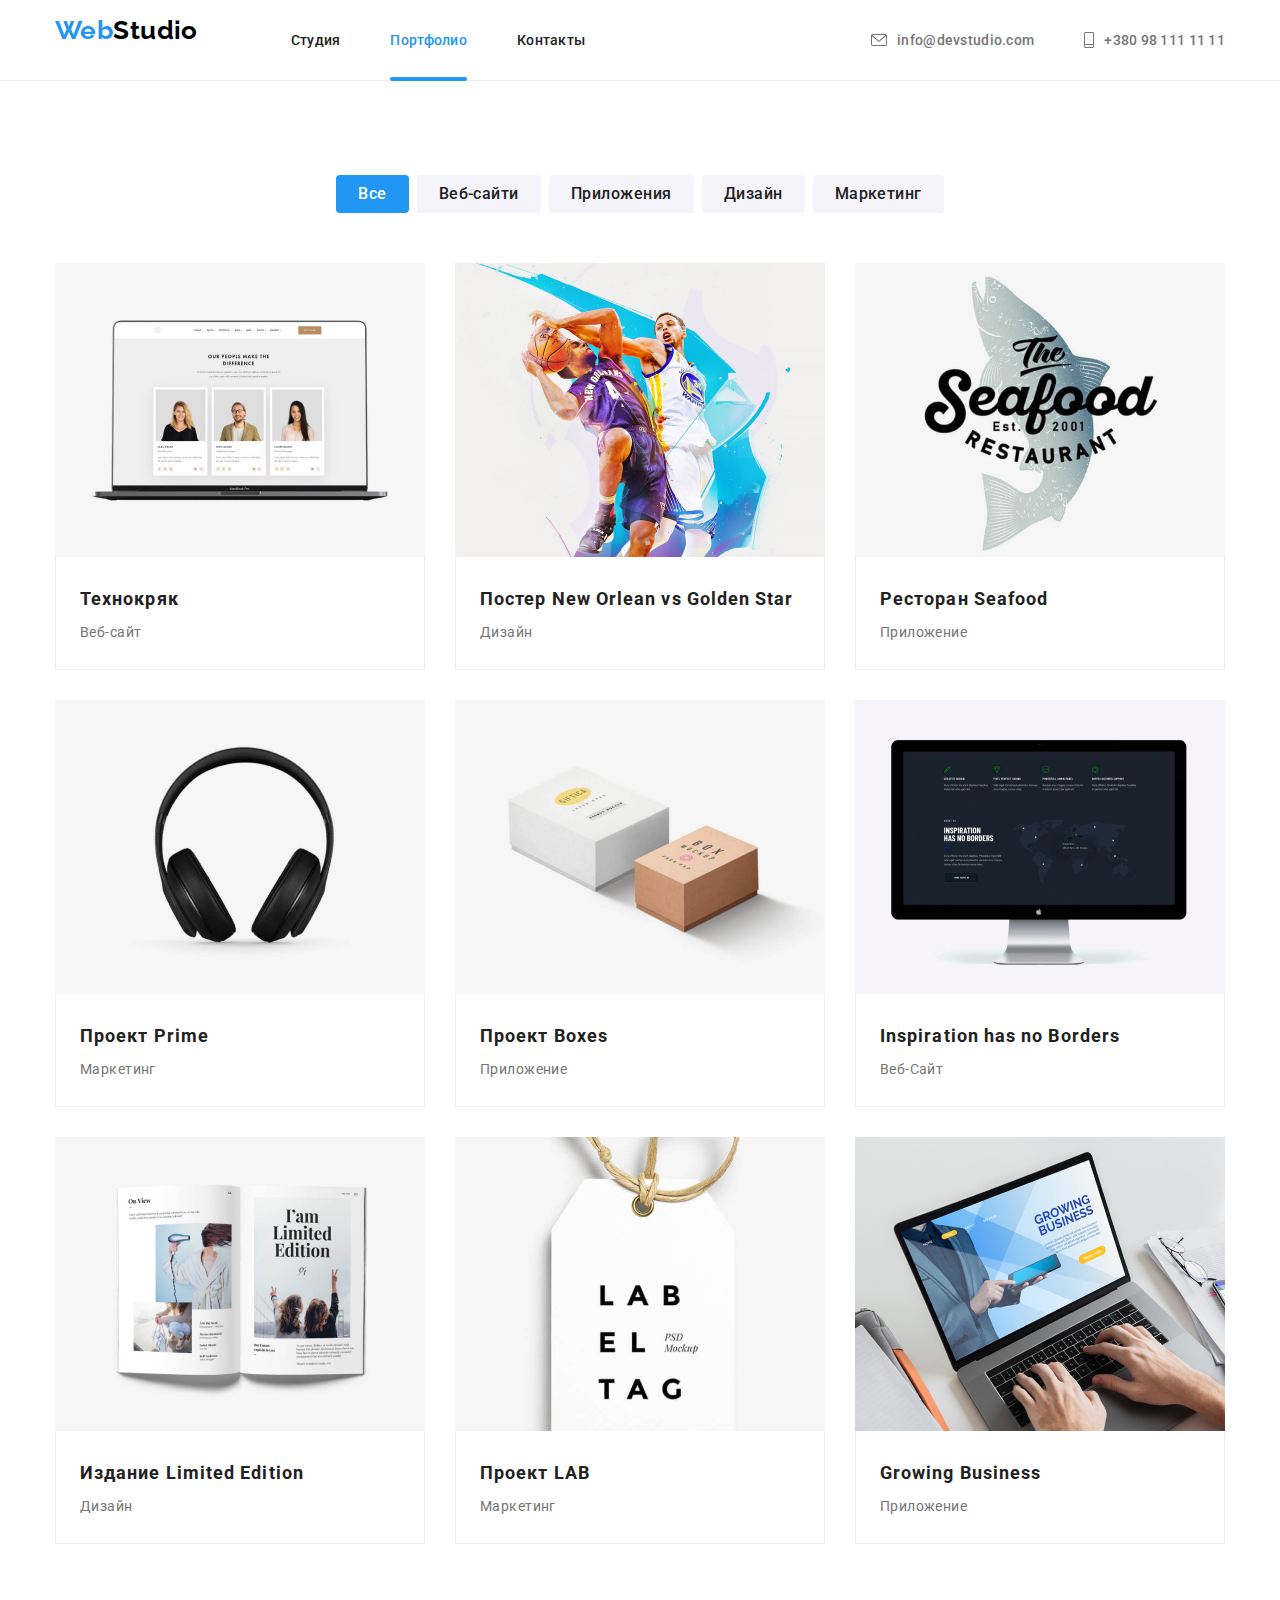
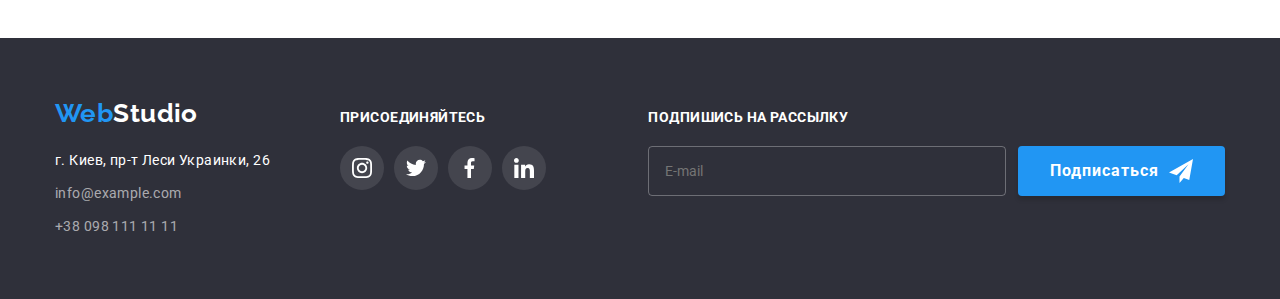
==== portfolio.html @ d6b7626d "commit" ====
<!DOCTYPE html>
<html lang="ru">

<head>
    <meta charset="UTF-8">
    <meta http-equiv="X-UA-Compatible" content="IE=edge">
    <meta name="viewport" content="width=device-width, initial-scale=1.0">
    <title>WebStudio</title>

    <link rel="preconnect" href="https://fonts.googleapis.com">
    <link rel="preconnect" href="https://fonts.gstatic.com" crossorigin>
    <link 
    href="https://fonts.googleapis.com/css2?family=Raleway:wght@700&family=Roboto:wght@400;500&display=swap"
        rel="stylesheet"
        />

<link rel="stylesheet" href="https://cdnjs.cloudflare.com/ajax/libs/modern-normalize/1.1.0/modern-normalize.min.css" />

      

    <link rel="stylesheet" href="./сss/styles.css"
    />
</head>

<body>
<header class="page-header">
    <div class="container page-header__container">
        <nav class="container__nav">

            <a href="./index.html" class="container__logo">Web<span class="container__accent">Studio</span></a>

      

            <ul class="navigation list">
                <li class="navigation__item"><a href="./index.html" class="navigation__link  link">Студия</a></li>
                <li class="navigation__item"><a href="./portfolio.html" class="navigation__link navigation__link--current link">Портфолио</a></li>
                <li class="navigation__item"><a href="" class="navigation__link link">Контакты</a></li>
            </ul>
        </nav>


        <ul class="contact list">


            <li class="contact__item">


                <a href="mailto:info@devstudio.com" class="contact-link link"><svg class="contact-icon" width="16"
                        height="12">
                        <use href="./images/sprite.svg#icon-envelope"></use>
                    </svg>info@devstudio.com</a>
            </li>





            <li class="contact__item"><a href="tel:+380961111111" class="contact-link link">
                    <svg class="contact-icon" width="10" height="16">
                        <use href="./images/sprite.svg#icon-phone"></use>
                    </svg>+380 98 111 11 11</a></li>
        </ul>
    </div>

</header>
        
       

   
  
    <main>
        <section class="portfolio-section section">
    
           

<div class="container">
    <h1 class="hide">Наши Проекты</h1>

    
    <ul class="list list-button">
    
        <li class="button-item"><button type="button" class="portfolio-button currently-active">Все</button></li>
        <li class="button-item"><button type="button" class="portfolio-button" >Веб-сайти</button></li>
        <li class="button-item"><button type="button" class="portfolio-button">Приложения</button></li>
        <li class="button-item"><button type="button" class="portfolio-button">Дизайн</button></li>
        <li class="button-item"><button type="button" class="portfolio-button">Маркетинг</button></li>
     </ul>
   
   

 
    <ul class="list card-set ">
    
        <li  class="wrap-element card-item">
      <a class="link wrap-link" href="">
          
        <div class="hidden-box">
        <img src="./images/imgproject1.jpg" alt="Технокряк" width="370">
        <p class="overlay-text">Ресурс предлагает комплексные предложения с разным уровнем функционала и сервисов. Все это
            позволит посетителю получить
            исчерпывающие сведения о компании или частном лице.</p>
</div>
        
    <div class="portfolio-description">
        <h2 class="portfolio-title">Технокряк</h2>
        <p class="portfolio-text">Веб-сайт</p>
    </div></a>
        </li>




        <li class="wrap-element card-item">
          
<a class="link wrap-link" href="">
    <div class="hidden-box">
    <img src="./images/imgproject2.jpg" alt="Постер" width="370">
  
    <p class="overlay-text">Ресурс предлагает комплексные предложения с разным уровнем функционала и сервисов. Все это позволит посетителю получить
    исчерпывающие сведения о компании или частном лице.</p>
    </div>
<div class="portfolio-description">
    <h2 class="portfolio-title">Постер New Orlean vs Golden Star</h2>
    <p class="portfolio-text">Дизайн</p>
</div>
</a>
        </li>




        <li class="wrap-element card-item">
        
           <a class="link wrap-link" href="">

               <div class="hidden-box">
            <img src="./images/imgproject3.png" alt="Ресторан морепродуктов" width="370">
                <p class="overlay-text">Ресурс предлагает комплексные предложения с разным уровнем функционала и сервисов. Все это
                    позволит посетителю получить
                    исчерпывающие сведения о компании или частном лице.</p>
                    </div>


        <div class="portfolio-description">
            <h2 class="portfolio-title">Ресторан Seafood</h2>
            <p class="portfolio-text">Приложение</p>
        </div>
    </a>
        </li>



        <li class="wrap-element card-item">
              <a class="link wrap-link" href="">


<div class="hidden-box">
            <img src="./images/imgproject4.png" alt="Проект прайм" width="370">
                <p class="overlay-text">Ресурс предлагает комплексные предложения с разным уровнем функционала и сервисов. Все это
                    позволит посетителю получить
                    исчерпывающие сведения о компании или частном лице.</p>
</div>


            <div class="portfolio-description">
            <h2 class="portfolio-title">Проект Prime</h2>
            <p class="portfolio-text">Маркетинг</p>
            </div>
            </a>
        </li>


        <li class="wrap-element card-item">
              <a class="link wrap-link" href="">
                  <div class="hidden-box">
            <img src="./images/imgproject5.png" alt="Проект Боксы" width="370">
    <p class="overlay-text">Ресурс предлагает комплексные предложения с разным уровнем функционала и сервисов. Все это
        позволит посетителю получить
        исчерпывающие сведения о компании или частном лице.</p>

    </div>
            <div class="portfolio-description">
            <h2 class="portfolio-title">Проект Boxes</h2>
            <p class="portfolio-text">Приложение</p>
            </div>
            </a>
        </li>


        <li class="wrap-element card-item">
              <a class="link wrap-link" href="">

                 <div class="hidden-box">
            <img src="./images/imgproject6.png" alt="Воображение без границ" width="370">
    <p class="overlay-text">Ресурс предлагает комплексные предложения с разным уровнем функционала и сервисов. Все это
        позволит посетителю получить
        исчерпывающие сведения о компании или частном лице.</p>
</div>


            <div class="portfolio-description">
            <h2 class="portfolio-title">Inspiration has no Borders</h2>
            <p class="portfolio-text">Веб-Сайт</p>
            </div>
            </a>
        </li>



        <li class="wrap-element card-item">
              <a class="link wrap-link" href="">

                <div class="hidden-box">
            <img src="./images/imgproject7.png" alt="Издание лимитированной версии" width="370">
                <p class="overlay-text">Ресурс предлагает комплексные предложения с разным уровнем функционала и сервисов. Все это
                    позволит посетителю получить
                    исчерпывающие сведения о компании или частном лице.</p>
            </div>
            <div class="portfolio-description">
            <h2 class="portfolio-title">Издание Limited Edition</h2>
            <p class="portfolio-text">Дизайн</p>
        </div>
        </a>
        </li>



        <li class="wrap-element card-item">
              <a class="link wrap-link" href="">
                  <div class="hidden-box">
            <img src="./images/imgproject8.png" alt="Проект лаб" width="370">
            <p class="overlay-text">Ресурс предлагает комплексные предложения с разным уровнем функционала и сервисов. Все это
                позволит посетителю получить
                исчерпывающие сведения о компании или частном лице.</p>
            </div>
            <div class="portfolio-description">
           <h2 class="portfolio-title">Проект LAB</h2>
            <p class="portfolio-text">Маркетинг</p>
            </div>
                </a>
        </li>

        <li class="wrap-element card-item">
              <a class="link wrap-link" href="">
                  <div class="hidden-box">
            <img src="./images/imgproject9.png" alt="Развивающийся бизнес" width="370">
                <p class="overlay-text">Ресурс предлагает комплексные предложения с разным уровнем функционала и сервисов. Все это
                    позволит посетителю получить
                    исчерпывающие сведения о компании или частном лице.</p>
            </div>
        <div class="portfolio-description">
       <h2 class="portfolio-title">Growing Business</h2>
       <p class="portfolio-text">Приложение</p>
    </div>
    </a>
        </li>
    </ul>
</div>
    </section>
    </main>



    <footer class="footer">
    
        <div class="container footer-container">
    
    
    
    
            <div class="footer-item">
                <a href="" class="container__logo">Web<span class="container__accent--footer">Studio</span></a>
                <address>
                    <ul class="footer-contact list">
    
                        <li class="footer-contact-item"><a href="https://goo.gl/maps/GeF5nWyXuvvMnV2t5" target="_blank"
                                rel="noreferrer noopener nofollow" class="adress-link link">г. Киев, пр-т Леси
                                Украинки, 26</a></li>
                        <li class="footer-contact-item"><a href="mailto:info@example.com"
                                class="adress-link link">info@example.com</a></li>
                        <li class="footer-contact-item"><a href="tel:+380981111111" class="adress-link link">+38 098 111 11
                                11</a></li>
    
    
                    </ul>
                </address>
            </div>
    
    
            <div class="footer-item">
                <h2 class="footer-title">Присоединяйтесь</h2>
    
                <ul class="cosial-media list">
                    <li class="social-media2">
                        <a href="https://www.instagram.com/" class="link-instagram">
                            <svg width="20" height="20" class="svg-instagram">
                                <use href="./images/icons.svg#icon-instagram-first"> </use>
                            </svg>
                        </a>
                    </li>
    
                    <li class="social-media2">
                        <a href="https://twitter.com/?lang=ru" class="link-twitter">
                            <svg width="20" height="20" class="svg-twitter">
                                <use href="./images/icons.svg#icon-twitter-first"> </use>
                            </svg>
                        </a>
                    </li>
    
    
                    <li class="social-media2">
                        <a href="https://www.facebook.com/" class="link-facebook">
                            <svg width="20" height="20" class="svg-facebook">
                                <use href="./images/icons.svg#icon-facebook-first"> </use>
                            </svg>
                        </a>
                    </li>
    
    
                    <li class="social-media2">
                        <a href="https://ru.linkedin.com/" class="link-linkedin">
                            <svg width="20" height="20" class="svg-linkedin">
                                <use href="./images/icons.svg#icon-linkedin-first"> </use>
                            </svg>
                        </a>
                    </li>
    
                </ul>
    
    
    
    
    
            </div>
    
            <div class="footer-item">
    
                <form class="form-footer">
    
                    <label class="footer-label"> <span class="footer-title">Подпишись на рассылку</span>
                        <input class="footer-input" type="text" name="footer-email" id="email" placeholder="E-mail">
                    </label>
                    <button class="button" type="submit">Подписаться
                        <svg class="svg-footer" width="24px" height="24px">
                            <use href="./images/icons.svg#icon-telegram"></use>
                        </svg>
                    </button>
                </form>
            </div>
    
        </div>
    </footer>




</body>

</html>
---- сss/styles.css ----
:root {
 
    --primary-text-color: #FFFFFF;
 --title-text-color: #212121;
 --accent-color: #2196F3;
 --small-text-color: #757575;
--background-color: #2F303A;
--timing-duraction: 1000ms;
--timing-function: cubic-bezier(0.4, 0, 0.2, 1);



}

body{
    color: var(--title-text-color);
    background-color: var(--primary-text-color);

    font-family: Roboto, sans-serif;
    letter-spacing: 0.03em;
    font-size: 14px;
    line-height: 1.71;

}

.visually-hiden {
  
    position: absolute !important;
    clip: rect(1px 1px 1px 1px);
    padding: 0 !important;
    border: 0 !important;
    height: 1px !important;
    width: 1px !important;
    overflow: hidden;
}

.no-scroll {
    overflow: hidden;
}

address {
font-style: inherit;
}


img {
    display: block;
    max-width: 100%;
    height: auto;
}

.list {
    padding: 0;
        margin: 0;

    list-style: none;

}

p, h1,h2,h3 {
    margin: 0;
}

.section-title {
    margin-top: 0px;
margin-bottom: 50px;

    font-size: 36px;
    line-height: 1.17;
    text-align: center;
 
}

.section {

    padding-top: 94px;
    padding-bottom: 94px;

}

.link {
    text-decoration: none;

}

.card-set {
    display: flex;
    flex-wrap:wrap;
    margin-left: -30px;
    margin-top: -30px;
}

.card-item {
    margin-left: 30px;
    margin-top: 30px;
}


.container__logo {
   color: var(--accent-color);
    font-family: Raleway, sans-serif;
        font-weight: 700;
        font-size: 26px;
        line-height: 1.19;
        text-decoration: none;

    
}

.page-header .container__logo {
    margin-right: 93px;
}




.container__logo {
    display: inline-block;
    margin-bottom: 20px;
}




.container {
margin-left: auto;
    margin-right: auto;
    width: 1200px;
    padding-right: 15px;
    padding-left: 15px;
    

}

.page-header__container {
    display: flex;
   align-items: center;
}









.container__accent{
  color: #000000;  
}

.container__accent--footer {
    color: #FFFFFF;
}

.page-header {
    background-color: var(--primary-text-color);
    border-bottom: 1px solid #ECECEC;
}

.navigation__link--current {
    color: var(--accent-color);
}


.navigation__link,
.contact-link {

    position: relative;
color: var(--title-text-color);

font-weight: 500;
     
        line-height: 1.15;
        letter-spacing: 0.02em;
        display: flex;
        align-items: center;
 

        padding-top: 32px;
        padding-bottom: 32px;

        transition-property: color;
        transition-timing-function: cubic-bezier(0.4, 0, 0.2, 1);
            transition-duration: 1000ms;
}



.navigation__link.navigation__link--current::after {
    position: absolute;
    bottom: 0;
    left: 0;
    width: 100%;
    content: "";
    height: 4px;
    background-color: #2196F3;
    border-radius: 2px;
    bottom: -1px;
}









/* контакт-нав */
.contact-link
{

    color: var(--small-text-color);
    
        
}

.navigation__link:hover,
.navigation__link:focus,
.contact-link:hover,
.contact-link:focus,
.footer .contact-link:hover,
.footer .contact-link:focus,
.navigation__link--current {
color: var(--accent-color);


}

.footer {
 
    padding-top: 60px;
    padding-bottom: 60px;
  
}
/* снизу вроде убрать */




.section-third {
    color: var(--title-text-color);
background-color: #F5F4FA;



}




.hero {
    background-color: var(--background-color);
    padding: 200px 0;
    text-align: center;
background-image: linear-gradient(rgba(47, 48, 58, 0.4), rgba(47, 48, 58, 0.4)),url(../images/bcgimg1.jpg);
background-position: center;
max-width: 1600px;
margin: auto;


}

.hero-title {

    margin-top: 0;
    margin-bottom: 30px;
  
font-weight: 900;
        font-size: 44px;
        line-height: 1.36;
        margin: auto;
        margin-bottom: 30px;

        max-width: 696px;
        text-transform: uppercase;
        letter-spacing: 0.06em;
    color: var(--primary-text-color);


 
}
 


/* features */
.feature-title {
 
    margin-top: 0px;
margin-bottom: 10px;

    font-size: 14px;
    line-height: 1.14;
    text-transform: uppercase;

}
.feature-text {
    color: var(--small-text-color);

 


}

/* кнопка */
.button {
    display: flex;
    align-items: center;
    justify-content: center;
        font-weight: 700;
            font-size: 16px;
            line-height: 30px;
color: var(--primary-text-color);
    background-color: var(--accent-color);

    border-radius: 4px;
    padding: 10px 32px;
letter-spacing: 0.06em;
    cursor: pointer;
   
 border:none;
box-shadow: 0px 4px 4px rgba(0, 0, 0, 0.15);
min-width: 200px;
margin-left: auto;
margin-right: auto;

transition-property: background-color;
transition-duration: var(--timing-duraction);
transition-timing-function: var(--timing-function);


}


.button:hover, .button:focus {
    background-color: #188CE8;
}




.portfolio-button {

    color: var(--title-text-color);
        background-color: #F5F4FA;
        font-family: 'Roboto';
        font-style: normal;
        font-weight: 500;
        font-size: 16px;
        line-height: 1.62;
        text-align: center;
        letter-spacing: 0.03em;
        border-radius: 4px;

        padding: 6px 22px;
      cursor: pointer;
      border:none;
transition-property: color, box-shadow, background-color;
    transition-timing-function: cubic-bezier(0.4, 0, 0.2, 1);
        transition-duration: 1000ms;


}



 

.button-item {
    margin-right: 8px;
}

.button-item:last-child {
    margin-right: 0;
}






.portfolio-button:hover{
        color: var(--primary-text-color);
            background-color: var(--accent-color);
            box-shadow: 0px 1px 3px rgba(0, 0, 0, 0.12), 0px 1px 1px rgba(0, 0, 0, 0.14), 0px 2px 1px rgba(0, 0, 0, 0.2);
}
.portfolio-button:focus{
        color: var(--primary-text-color);
            background-color: var(--accent-color);
            box-shadow: 0px 1px 3px rgba(0, 0, 0, 0.12), 0px 1px 1px rgba(0, 0, 0, 0.14), 0px 2px 1px rgba(0, 0, 0, 0.2);
}

.portfolio-title {
 color: var(--title-text-color);
font-size: 18px;
    line-height: 2;
    letter-spacing: 0.06em;
margin-top: 0px;

margin-bottom: 4px;


}
.portfolio-text {
    color: var(--small-text-color);
    margin-top: 0px;
    
   
}

.workers-names
{
font-size: 16px;
font-weight: 500;

    line-height: 1.18;
    text-align: center;

    margin-top: 0px;
    margin-bottom: 10;

}

.workers-text {
 color: var(--small-text-color);
        font-size: 16px;
        line-height: 1.18;  
        text-align: center;

        margin-top: 0px;
        margin-bottom: 16px;
}

.footer {
    background-color: var(--background-color);
  
}

.footer-nav-adress {
    color: var(--primary-text-color);
    font-style: normal;
}



.currently-active {
    color: var(--primary-text-color);
        background-color: var(--accent-color)
}

.footer .logo .accent {
    color: var(--primary-text-color);
}


.footer .contact-link {
    color: rgba(255, 255, 255, 0.6);
    font-weight: 400;
    font-style: normal;

  
}




.picture-list {
 width: calc(100% / 3 - 30px);
 position: relative;
}


.new-text {
        position: absolute;
            width: 370px;
            height: 70px;
            right: 0px;
            bottom: 0px;
            background-color: rgba(48, 48, 58, 0.8);
            display: flex;
            justify-content: center;
            align-items: center;
            font-weight: 700;
            color: #FFFFFF;
            line-height: 1.14;
        text-transform: uppercase;
}







.adress-link {
    color: rgba(255, 255, 255, 0.6);
    transition-property: color;
            transition-timing-function: cubic-bezier(0.4, 0, 0.2, 1);
                transition-duration: 1000ms;
}

.adress-link[target="_blank"] {color: #FFFFFF;}

.adress-link:hover, 
.adress-link:focus {
    color: #2196F3;
    
}


.navigation {
    display: flex;

 
}

.navigation__item {

    margin-right: 50px;
}

.navigation__item:last-child {
    margin-right: 0;
}

.contact {
    display: flex;
    margin-left: auto;
}


   




.contact__item {
    margin-right: 50px;
}

.contact__item:last-child {
    margin-right: 0px;
}


.hide {
    position: absolute;
        width: 1px;
        height: 1px;
        margin: -1px;
        border: 0;
        padding: 0;
    
        white-space: nowrap;
        clip-path: inset(100%);
        clip: rect(0 0 0 0);
        overflow: hidden;
}

.container__nav {
    display: flex;
    align-items: center;
}





.feature-list .item {
    width: calc(100% / 4 - 30px);
 
}







.section-second {
padding-top: 0px;
   
}



.wrap-element {

width: calc(100% / 3 - 30px);

}







.workers-item {
 width: calc(100% / 4 - 30px);
    background-color: #FFFFFF;
box-shadow: 0px 1px 3px rgba(0, 0, 0, 0.12), 0px 1px 1px rgba(0, 0, 0, 0.14), 0px 2px 1px rgba(0, 0, 0, 0.2);




border-bottom-left-radius: 4px;
border-bottom-right-radius: 4px;

}








.list-button {
    display: flex;
    justify-content: center;

    margin-bottom: 50px;
}

.portfolio-description {
    padding: 24px 24px;
        border-bottom: 1px solid #EEEEEE;
            border-right: 1px solid #EEEEEE;
            border-left: 1px solid #EEEEEE;
}

.portfolio-section {

}



.profession-employee {
    padding-top: 30px;
    padding-bottom: 30px;
    padding-left: 15px;
    padding-right: 15px;
}

.footer-contact-item:not(:last-child) {
    margin-bottom: 9px;
}



.contact-icon {
    margin-right: 10px;
    fill: #757575;
    transition-property: fill;
    transition-timing-function: cubic-bezier(0.4, 0, 0.2, 1);
        transition-duration: 1000ms;
   
   
}



.contact-link:hover .contact-icon,
.contact-link:focus .contact-icon {
    fill: #2196F3;


}




.icon-antenna,
.icon-clock,
.icon-computer,
.icon-astronaut

{
    border-radius: 4px;
    display: flex;
    background-color: #F5F4FA;
align-items: center;
justify-content: center;

height: 120px;
margin-bottom: 30px;
}


.cosial-media {

        display: flex;
        justify-content: center;
            align-items: center;
  
    }








.svg-instagram,
.svg-twitter,
.svg-facebook,
.svg-linkedin
{
    fill: #AFB1B8;
    transition-property: fill;
    transition-timing-function: cubic-bezier(0.4, 0, 0.2, 1);
        transition-duration: 1000ms;

}

.footer .svg-instagram,
.footer .svg-twitter,
.footer .svg-facebook,
.footer .svg-linkedin {
    fill: #FFFFFF;
}

.client-item {
 width: calc(100% / 6 - 30px);
}



.link-brands {
    justify-content: center;
        align-items: center;
    display: flex;

   width: 100%;
    height: 92px;
    border-radius: 4px;
    border: 1px solid #afb1b8;
  

transition-property: border;

    transition-timing-function: cubic-bezier(0.4, 0, 0.2, 1);
        transition-duration: 1000ms;
       
}




.footer-title {
  display: block;
    text-transform: uppercase;
    color: #FFFFFF;
    font-size: 14px;
    line-height: 1.14;
    margin-bottom: 20px;
    margin-top: 0px;
    font-weight: 700;
}

   .footer-container {
 align-items: baseline;
    
    display: flex;
   }

.wrap-link {
    display: flex;
    flex-direction: column;
}


.wrap-link:hover, .wrap-link:focus {
    box-shadow: 0px 1px 3px rgba(0, 0, 0, 0.12), 0px 1px 1px rgba(0, 0, 0, 0.14), 0px 2px 1px rgba(0, 0, 0, 0.2);
}

.social-media {
    display: flex;
        justify-content: center;

}



.social-media2:not(:last-child) {
    margin-right: 10px;
}

.link-instagram,
.link-twitter,
.link-facebook,
.link-linkedin {
    display: flex;
    justify-content: center;
    align-items: center;
    width: 44px;
    height: 44px;
    border-radius: 50%;
    background-color: rgba(255, 255, 255, 0.1);

transition-property: background-color;
transition-timing-function: cubic-bezier(0.4, 0, 0.2, 1);
    transition-duration: 1000ms;
}


.link-instagram:hover,
.link-instagram:focus,
.link-twitter:hover,
.link-twitter:focus,
.link-facebook:hover,
.link-facebook:focus,
.link-linkedin:hover,
.link-linkedin:focus {
    background-color: #2196F3;

      


}

.link-instagram:hover .svg-instagram,
.link-twitter:hover .svg-twitter,
.link-facebook:hover .svg-facebook,
.link-linkedin:hover .svg-linkedin,
.link-instagram:focus .svg-instagram,
.link-twitter:focus .svg-twitter,
.link-facebook:focus .svg-facebook,
.link-linkedin:focus .svg-linkedin {
    fill: #ffffff;
}


.link-brands:hover .brands,
.link-brands:focus .brands {

fill: #2196F3
        
}

.link-brands:hover,
.link-brands:focus {

border: 1px solid #2196f3;

}


.brands {
    fill: #AFB1B8;
    transition-property: fill;
transition-timing-function: cubic-bezier(0.4, 0, 0.2, 1);
    transition-duration: 1000ms;
   
}

.instagram2,
.twitter2,
.linkedin2,
.facebook2 {
fill: #FFFFFF;
}

.footer-item:not(:last-child){
    margin-right: 70px;
}

.footer-item:last-child {
    margin-left: auto;
}

.hidden-box {
 
    position: relative;
    overflow: hidden;

}



.overlay-text {
        height: 100%;
            width: 100%;
position: absolute;
    color: #ffffff;
    top: 0;


    transform: translateY(200%);
   
padding-left: 24px;
padding-right: 24px;
padding-top: 63px;
padding-bottom: 63px;
    font-size: 18px;
    line-height: 1.55;
    overflow: hidden;

    transition-property: background-color, transform, opacity;
    transition-duration: 1000ms;
        transition-timing-function: cubic-bezier(0.4, 0, 0.2, 1);
}







.wrap-element:hover .overlay-text,
.wrap-element:focus .overlay-text {

    background-color: rgba(33, 150, 243, 0.9);
    transform: translateY(0);
opacity: 1;
  
   

}

.backdrop {
    position: fixed;
    top: 0;
    left: 0;
    width: 100vw;
    height: 100vh;
    background-color: rgba(0, 0, 0, 0.2);


opacity: 1;
visibility: visible;
pointer-events: initial;

transition-property: opacity, visibility;
transition-duration: 1000ms;
transition-timing-function: cubic-bezier(0.4, 0, 0.2, 1);
transition-duration: 0s;
z-index: 1;
}

.backdrop.is-hidden {
    opacity: 0;
    visibility: hidden;
    pointer-events: none;
}



.modal {
    max-width: 528px;
    width: 100%;
    min-height: 581px;
    background-color: #FFFFFF;
    position: absolute;
    top: 50%;
    left:50%;
    transform: translate(-50%, -50%);
   
    border-radius: 4px;
    box-shadow: 0px 1px 3px rgba(0, 0, 0, 0.12), 0px 1px 1px rgba(0, 0, 0, 0.14), 0px 2px 1px rgba(0, 0, 0, 0.2);
 padding: 40px;

transition-property: transform;
transition-duration: 1000ms;
transition-timing-function: cubic-bezier(0.4, 0, 0.2, 1);

}

.backdrop.is-hidden .modal {
    transform: translate(-50%, -50%) scale(0) rotate(120deg);
}

.modal-close-button {
    border: none;
    background-color: transparent;
    display: flex;
    align-items: center;
    justify-content: center;

    cursor: pointer;

    height: 30px;
    width: 30px;
border: 1px solid rgba(0, 0, 0, 0.1);
border-radius: 50%;
position: absolute;

top: 8px;
right: 8px;

}

.modal-close-icon {
    fill: #000000;


width: 11px;
height: 11px;

transition-property: fill;
transition-duration: var(--timing-duraction);
transition-timing-function: var(--timing-function);
}

.modal-close-button:hover .modal-close-icon{
  fill:  #2196F3;



}


.form-text {
  
margin-bottom: 12px;
font-size: 20px;
line-height: 1.15;
font-weight: 700;
}





.form-field {
    display: flex;
    flex-direction: column;
position: relative;
}

.form-field:not(:last-of-type) {
    margin-bottom: 10px;
}


.form-field:last-of-type {
    margin-bottom: 20px;
}

.text-label {
    
    color: #757575;
 font-size: 12px;
line-height: 1.16;
    letter-spacing: 0.01em;
    margin-bottom: 4px;

}

.modal-input {
    padding-top: 12px;
        padding-bottom: 12px;
        padding-left: 42px;
        outline: none;
   
    border: 1px solid rgba(33, 33, 33, 0.2);
        border-radius: 4px;

        transition-property: border;
        transition-duration: 1000ms;
        transition-timing-function: var(--timing-function);
    
}









.text-area {
    border: 1px solid rgba(33, 33, 33, 0.2);
        border-radius: 4px;
        padding-top: 12px;
        padding-bottom: 12px;
      padding-left: 16px;
        padding-right: 16px;
        outline: 0;
    resize: none;

            transition-property: border;
                transition-duration: 1000ms;
                transition-timing-function: var(--timing-function);
    
}

.text-area::placeholder {
    color: rgba(117, 117, 117, 0.5);
}


.svg-modal-icon {
    position:absolute;
    top: 50%;
    left: 15px;
    margin-right: 15px;

            transition-property: fill;
                transition-duration: 1000ms;
                transition-timing-function: var(--timing-function);
}

.modal-input:focus,
.modal-input:hover,
.text-area:focus,
.text-area:hover {

    border: 1px solid #2196f3;
}

.modal-input:focus+.svg-modal-icon,
.modal-input:hover+.svg-modal-icon {
    fill: #2196f3;
}


.offers {
    border-bottom: 1px solid #2196F3;
    color: #2196F3;

}








.modal-agreement {
    margin-bottom: 40px;
    display: flex;
    align-items: center;
    justify-content: center;
}





.modal-checkbox {
    display: flex;
    align-items: center;
    justify-content: center;
width: 16px;
    height: 15px;
    border: 2px solid #212121;
     
        border-radius: 2px;
        color: transparent;
  margin-right: 7px;
  cursor: pointer;
}


.checkbox:checked + .modal-checkbox {
    border-color: #2196F3;
background-color: #2196F3;
color: #FFFFFF;
}


.checkbox:hover +.modal-checkbox, .checkbox:focus + .modal-checkbox {

 
    border: 2px solid #2196F3;
}

.modal-checkbox-icon {
    fill: currentColor;
}







.footer-input {
    padding-top: 15px;
    padding-bottom: 15px;
    padding-left: 16px;
    border: 1px solid rgba(255, 255, 255, 0.3);
  
  width: 358px;
  margin-right: 12px;
  height: 50px;
  background-color: inherit;
  outline: none;
border-radius: 4px;
color: #FFFFFF;
}


.footer-input:hover,.footer-input:focus {
        border: 1px solid #2196F3;
}



.form-footer {
    display: flex;
    flex-wrap: wrap;
align-items: flex-end;
    
}

.svg-footer {
    margin-left: 10px;
}

/* лого шрифт Raleway вес 700*/
/* шрифт везде кроме лого Roboto  */
/* шрифт Roboto вес. Жирный 500. Мелкий 400 */
/* весь маленький текст #757575 */
/* весь жирный текст при копировании еще написано background #212121;  */
/* цвет лого синяя часть. где черная не ясно #2196F3 */
/* цвет кнопки с услугами (акцент) #2196F3 */
/* цвет футера #2F303A */
/* цвет за сотрудникам background: #F5F4FA; */
/* цвет  рядом с кнопкой услуг background: #2F303A; */
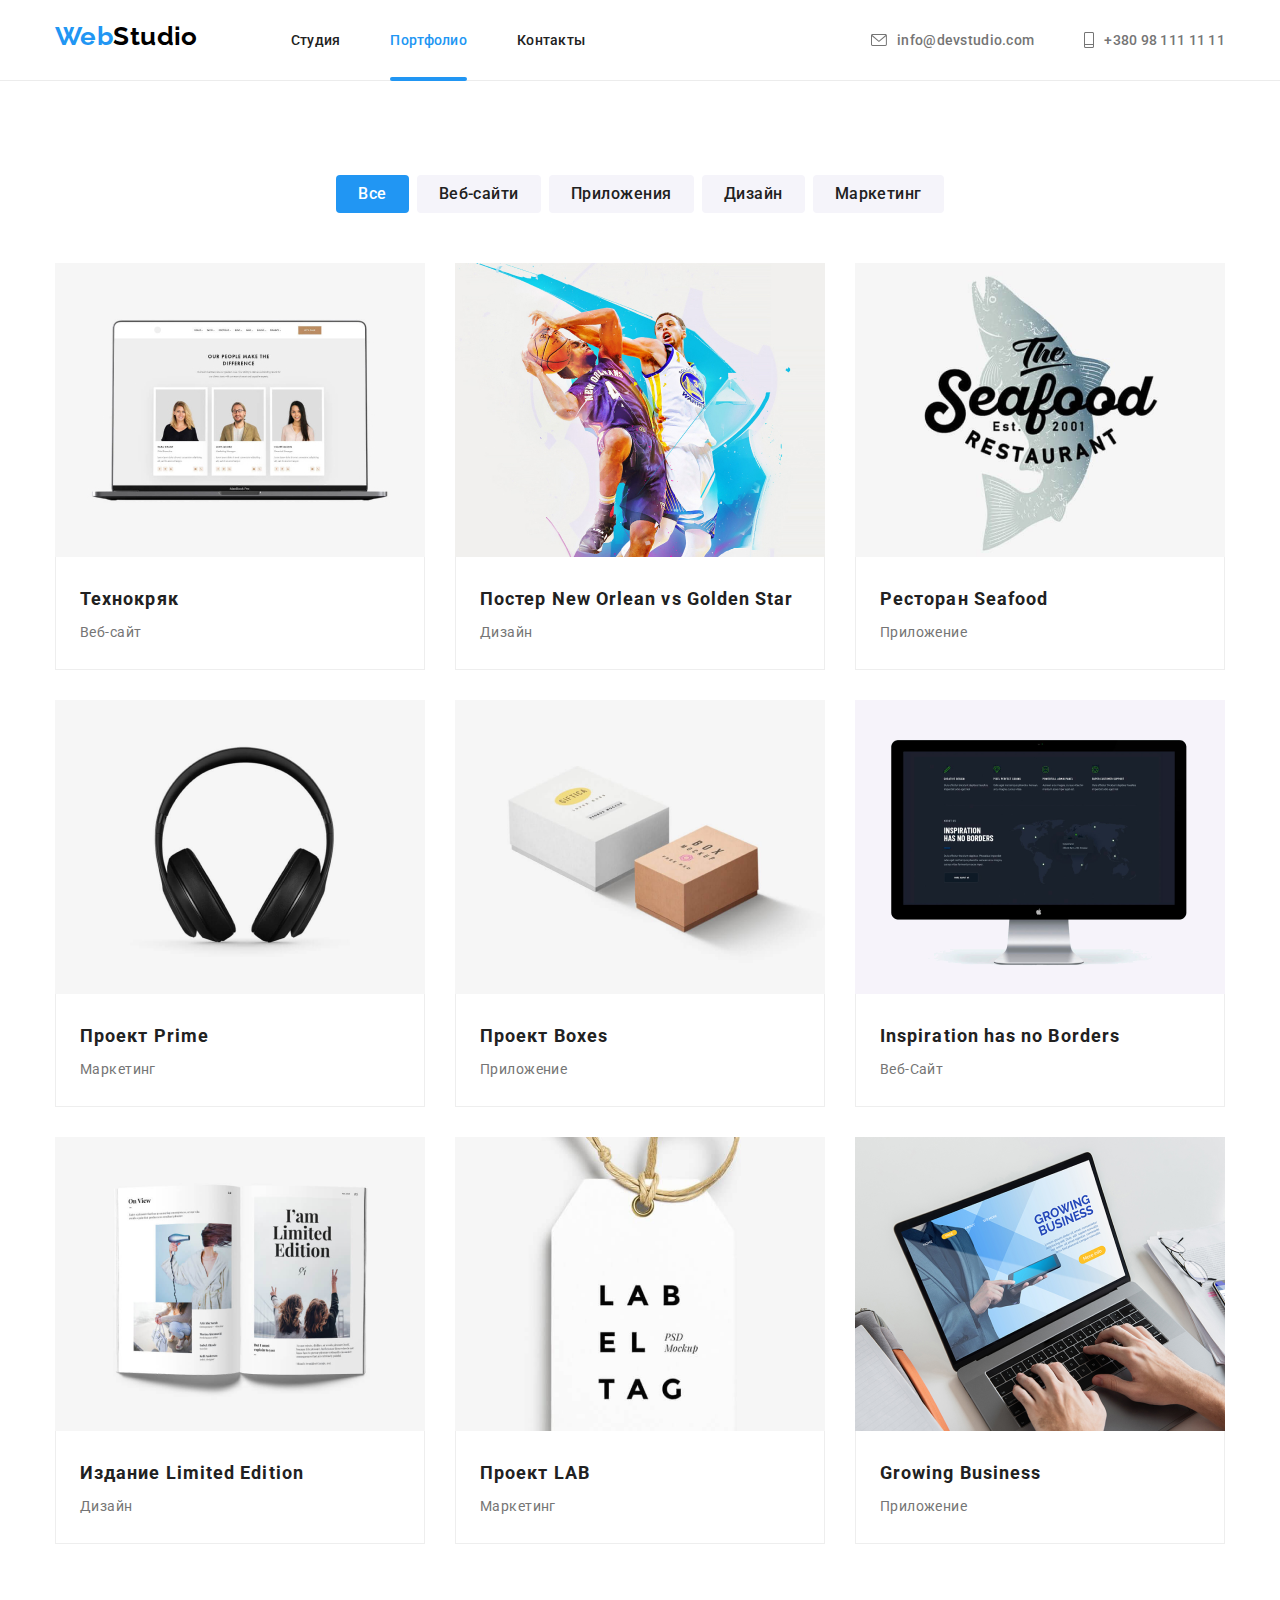
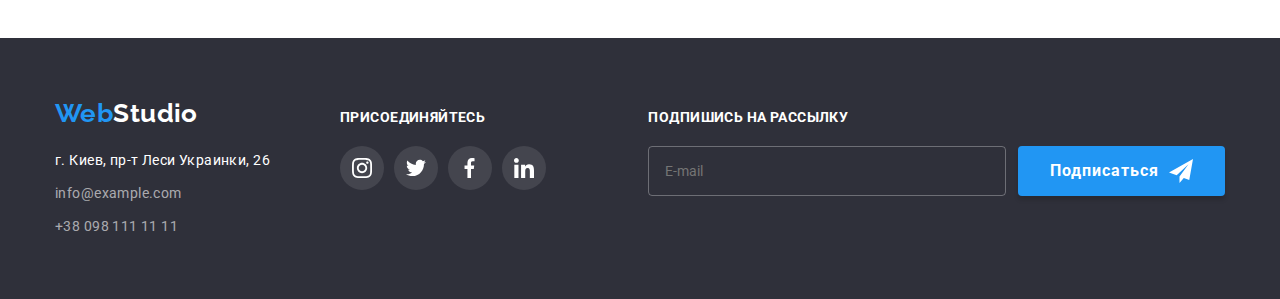
==== commit 80ee4471: "index finish" ====
--- a/portfolio.html
+++ b/portfolio.html
@@ -45,7 +45,7 @@
             <li class="contact__item">
 
 
-                <a href="mailto:info@devstudio.com" class="contact-link link"><svg class="contact-icon" width="16"
+                <a href="mailto:info@devstudio.com" class="contact__link link"><svg class="contact__icon" width="16"
                         height="12">
                         <use href="./images/sprite.svg#icon-envelope"></use>
                     </svg>info@devstudio.com</a>
@@ -55,8 +55,8 @@
 
 
 
-            <li class="contact__item"><a href="tel:+380961111111" class="contact-link link">
-                    <svg class="contact-icon" width="10" height="16">
+            <li class="contact__item"><a href="tel:+380961111111" class="contact__link link">
+                    <svg class="contact__icon" width="10" height="16">
                         <use href="./images/sprite.svg#icon-phone"></use>
                     </svg>+380 98 111 11 11</a></li>
         </ul>
@@ -89,9 +89,9 @@
    
 
  
-    <ul class="list card-set ">
-    
-        <li  class="wrap-element card-item">
+    <ul class="list card__set">
+    
+        <li  class="wrap-element card__item">
       <a class="link wrap-link" href="">
           
         <div class="hidden-box">
@@ -110,7 +110,7 @@
 
 
 
-        <li class="wrap-element card-item">
+        <li class="wrap-element card__item">
           
 <a class="link wrap-link" href="">
     <div class="hidden-box">
@@ -129,7 +129,7 @@
 
 
 
-        <li class="wrap-element card-item">
+        <li class="wrap-element card__item">
         
            <a class="link wrap-link" href="">
 
@@ -150,7 +150,7 @@
 
 
 
-        <li class="wrap-element card-item">
+        <li class="wrap-element card__item">
               <a class="link wrap-link" href="">
 
 
@@ -170,7 +170,7 @@
         </li>
 
 
-        <li class="wrap-element card-item">
+        <li class="wrap-element card__item">
               <a class="link wrap-link" href="">
                   <div class="hidden-box">
             <img src="./images/imgproject5.png" alt="Проект Боксы" width="370">
@@ -187,7 +187,7 @@
         </li>
 
 
-        <li class="wrap-element card-item">
+        <li class="wrap-element card__item">
               <a class="link wrap-link" href="">
 
                  <div class="hidden-box">
@@ -207,7 +207,7 @@
 
 
 
-        <li class="wrap-element card-item">
+        <li class="wrap-element card__item">
               <a class="link wrap-link" href="">
 
                 <div class="hidden-box">
@@ -225,7 +225,7 @@
 
 
 
-        <li class="wrap-element card-item">
+        <li class="wrap-element card__item">
               <a class="link wrap-link" href="">
                   <div class="hidden-box">
             <img src="./images/imgproject8.png" alt="Проект лаб" width="370">
@@ -240,7 +240,7 @@
                 </a>
         </li>
 
-        <li class="wrap-element card-item">
+        <li class="wrap-element card__item">
               <a class="link wrap-link" href="">
                   <div class="hidden-box">
             <img src="./images/imgproject9.png" alt="Развивающийся бизнес" width="370">
@@ -263,7 +263,7 @@
 
     <footer class="footer">
     
-        <div class="container footer-container">
+        <div class="container footer__container">
     
     
     
@@ -271,14 +271,14 @@
             <div class="footer-item">
                 <a href="" class="container__logo">Web<span class="container__accent--footer">Studio</span></a>
                 <address>
-                    <ul class="footer-contact list">
-    
-                        <li class="footer-contact-item"><a href="https://goo.gl/maps/GeF5nWyXuvvMnV2t5" target="_blank"
-                                rel="noreferrer noopener nofollow" class="adress-link link">г. Киев, пр-т Леси
+                    <ul class="footer__contact list">
+    
+                        <li class="footer__contact-item"><a href="https://goo.gl/maps/GeF5nWyXuvvMnV2t5" target="_blank"
+                                rel="noreferrer noopener nofollow" class="footer__address link">г. Киев, пр-т Леси
                                 Украинки, 26</a></li>
-                        <li class="footer-contact-item"><a href="mailto:info@example.com"
-                                class="adress-link link">info@example.com</a></li>
-                        <li class="footer-contact-item"><a href="tel:+380981111111" class="adress-link link">+38 098 111 11
+                        <li class="footer__contact-item"><a href="mailto:info@example.com"
+                                class="footer__address link">info@example.com</a></li>
+                        <li class="footer__contact-item"><a href="tel:+380981111111" class="footer__address link">+38 098 111 11
                                 11</a></li>
     
     
@@ -288,38 +288,38 @@
     
     
             <div class="footer-item">
-                <h2 class="footer-title">Присоединяйтесь</h2>
+                <h2 class="footer-form__title">Присоединяйтесь</h2>
     
                 <ul class="cosial-media list">
-                    <li class="social-media2">
+                    <li class="cosial-media__social-media2">
                         <a href="https://www.instagram.com/" class="link-instagram">
-                            <svg width="20" height="20" class="svg-instagram">
+                            <svg width="20" height="20" class="cosial-media__svg">
                                 <use href="./images/icons.svg#icon-instagram-first"> </use>
                             </svg>
                         </a>
                     </li>
     
-                    <li class="social-media2">
+                    <li class="cosial-media__social-media2">
                         <a href="https://twitter.com/?lang=ru" class="link-twitter">
-                            <svg width="20" height="20" class="svg-twitter">
+                            <svg width="20" height="20" class="cosial-media__svg">
                                 <use href="./images/icons.svg#icon-twitter-first"> </use>
                             </svg>
                         </a>
                     </li>
     
     
-                    <li class="social-media2">
+                    <li class="cosial-media__social-media2">
                         <a href="https://www.facebook.com/" class="link-facebook">
-                            <svg width="20" height="20" class="svg-facebook">
+                            <svg width="20" height="20" class="cosial-media__svg">
                                 <use href="./images/icons.svg#icon-facebook-first"> </use>
                             </svg>
                         </a>
                     </li>
     
     
-                    <li class="social-media2">
+                    <li class="cosial-media__social-media2">
                         <a href="https://ru.linkedin.com/" class="link-linkedin">
-                            <svg width="20" height="20" class="svg-linkedin">
+                            <svg width="20" height="20" class="cosial-media__svg">
                                 <use href="./images/icons.svg#icon-linkedin-first"> </use>
                             </svg>
                         </a>
@@ -335,9 +335,9 @@
     
             <div class="footer-item">
     
-                <form class="form-footer">
-    
-                    <label class="footer-label"> <span class="footer-title">Подпишись на рассылку</span>
+                <form class="footer-form">
+    
+                    <label class="footer-label"> <span class="footer-form__title">Подпишись на рассылку</span>
                         <input class="footer-input" type="text" name="footer-email" id="email" placeholder="E-mail">
                     </label>
                     <button class="button" type="submit">Подписаться
--- a/сss/styles.css
+++ b/сss/styles.css
@@ -61,7 +61,7 @@
     margin: 0;
 }
 
-.section-title {
+.section__title {
     margin-top: 0px;
 margin-bottom: 50px;
 
@@ -83,14 +83,14 @@
 
 }
 
-.card-set {
+.card__set {
     display: flex;
     flex-wrap:wrap;
     margin-left: -30px;
     margin-top: -30px;
 }
 
-.card-item {
+.card__item {
     margin-left: 30px;
     margin-top: 30px;
 }
@@ -164,7 +164,7 @@
 
 
 .navigation__link,
-.contact-link {
+.contact__link {
 
     position: relative;
 color: var(--title-text-color);
@@ -208,7 +208,7 @@
 
 
 /* контакт-нав */
-.contact-link
+.contact__link
 {
 
     color: var(--small-text-color);
@@ -218,8 +218,8 @@
 
 .navigation__link:hover,
 .navigation__link:focus,
-.contact-link:hover,
-.contact-link:focus,
+.contact__link:hover,
+.contact__link:focus,
 .footer .contact-link:hover,
 .footer .contact-link:focus,
 .navigation__link--current {
@@ -239,7 +239,7 @@
 
 
 
-.section-third {
+.section--third {
     color: var(--title-text-color);
 background-color: #F5F4FA;
 
@@ -262,7 +262,7 @@
 
 }
 
-.hero-title {
+.hero__title {
 
     margin-top: 0;
     margin-bottom: 30px;
@@ -285,7 +285,7 @@
 
 
 /* features */
-.feature-title {
+.feature__title {
  
     margin-top: 0px;
 margin-bottom: 10px;
@@ -295,7 +295,7 @@
     text-transform: uppercase;
 
 }
-.feature-text {
+.section__text {
     color: var(--small-text-color);
 
  
@@ -409,7 +409,7 @@
    
 }
 
-.workers-names
+.section__names
 {
 font-size: 16px;
 font-weight: 500;
@@ -418,11 +418,11 @@
     text-align: center;
 
     margin-top: 0px;
-    margin-bottom: 10;
-
-}
-
-.workers-text {
+    margin-bottom: 10px;
+
+}
+
+.section__workers-text {
  color: var(--small-text-color);
         font-size: 16px;
         line-height: 1.18;  
@@ -465,13 +465,13 @@
 
 
 
-.picture-list {
+.picture__list {
  width: calc(100% / 3 - 30px);
  position: relative;
 }
 
 
-.new-text {
+.section__label {
         position: absolute;
             width: 370px;
             height: 70px;
@@ -493,17 +493,17 @@
 
 
 
-.adress-link {
+.footer__address {
     color: rgba(255, 255, 255, 0.6);
     transition-property: color;
             transition-timing-function: cubic-bezier(0.4, 0, 0.2, 1);
                 transition-duration: 1000ms;
 }
 
-.adress-link[target="_blank"] {color: #FFFFFF;}
-
-.adress-link:hover, 
-.adress-link:focus {
+.footer__address[target="_blank"] {color: #FFFFFF;}
+
+.footer__address:hover, 
+.footer__address:focus {
     color: #2196F3;
     
 }
@@ -560,14 +560,14 @@
 
 .container__nav {
     display: flex;
-    align-items: center;
-}
-
-
-
-
-
-.feature-list .item {
+    align-items: baseline;
+}
+
+
+
+
+
+.section__feature .item {
     width: calc(100% / 4 - 30px);
  
 }
@@ -578,7 +578,7 @@
 
 
 
-.section-second {
+.section--second {
 padding-top: 0px;
    
 }
@@ -597,7 +597,7 @@
 
 
 
-.workers-item {
+.section__workers {
  width: calc(100% / 4 - 30px);
     background-color: #FFFFFF;
 box-shadow: 0px 1px 3px rgba(0, 0, 0, 0.12), 0px 1px 1px rgba(0, 0, 0, 0.14), 0px 2px 1px rgba(0, 0, 0, 0.2);
@@ -637,20 +637,20 @@
 
 
 
-.profession-employee {
+.section__profession-employee {
     padding-top: 30px;
     padding-bottom: 30px;
     padding-left: 15px;
     padding-right: 15px;
 }
 
-.footer-contact-item:not(:last-child) {
+.footer__contact-item:not(:last-child) {
     margin-bottom: 9px;
 }
 
 
 
-.contact-icon {
+.contact__icon {
     margin-right: 10px;
     fill: #757575;
     transition-property: fill;
@@ -662,8 +662,8 @@
 
 
 
-.contact-link:hover .contact-icon,
-.contact-link:focus .contact-icon {
+.contact__link:hover .contact__icon,
+.contact__link:focus .contact__icon {
     fill: #2196F3;
 
 
@@ -675,8 +675,8 @@
 .icon-antenna,
 .icon-clock,
 .icon-computer,
-.icon-astronaut
-
+.icon-astronaut,
+.section__icon
 {
     border-radius: 4px;
     display: flex;
@@ -704,10 +704,10 @@
 
 
 
-.svg-instagram,
-.svg-twitter,
-.svg-facebook,
-.svg-linkedin
+.cosial-media__svg,
+.cosial-media__svg,
+.cosial-media__svg,
+.cosial-media__svg
 {
     fill: #AFB1B8;
     transition-property: fill;
@@ -716,20 +716,20 @@
 
 }
 
-.footer .svg-instagram,
-.footer .svg-twitter,
-.footer .svg-facebook,
-.footer .svg-linkedin {
+.footer .cosial-media__svg,
+.footer .cosial-media__svg,
+.footer .cosial-media__svg,
+.footer .cosial-media__svg {
     fill: #FFFFFF;
 }
 
-.client-item {
+.section__client-item {
  width: calc(100% / 6 - 30px);
 }
 
 
 
-.link-brands {
+.section__brands {
     justify-content: center;
         align-items: center;
     display: flex;
@@ -750,7 +750,7 @@
 
 
 
-.footer-title {
+.footer-form__title {
   display: block;
     text-transform: uppercase;
     color: #FFFFFF;
@@ -761,7 +761,7 @@
     font-weight: 700;
 }
 
-   .footer-container {
+   .footer__container {
  align-items: baseline;
     
     display: flex;
@@ -785,14 +785,16 @@
 
 
 
-.social-media2:not(:last-child) {
+.cosial-media__social-media2:not(:last-child) {
     margin-right: 10px;
 }
 
 .link-instagram,
 .link-twitter,
 .link-facebook,
-.link-linkedin {
+.link-linkedin, 
+.cosial-media__link
+{
     display: flex;
     justify-content: center;
     align-items: center;
@@ -814,7 +816,10 @@
 .link-facebook:hover,
 .link-facebook:focus,
 .link-linkedin:hover,
-.link-linkedin:focus {
+.link-linkedin:focus, 
+.cosial-media__link:hover,
+.cosial-media__link:focus
+{
     background-color: #2196F3;
 
       
@@ -822,34 +827,45 @@
 
 }
 
-.link-instagram:hover .svg-instagram,
-.link-twitter:hover .svg-twitter,
-.link-facebook:hover .svg-facebook,
-.link-linkedin:hover .svg-linkedin,
-.link-instagram:focus .svg-instagram,
-.link-twitter:focus .svg-twitter,
-.link-facebook:focus .svg-facebook,
-.link-linkedin:focus .svg-linkedin {
+.link-instagram:hover .cosial-media__svg,
+.link-twitter:hover .cosial-media__svg,
+.link-facebook:hover .cosial-media__svg,
+.link-linkedin:hover .cosial-media__svg,
+.link-instagram:focus .cosial-media__svg,
+.link-twitter:focus .cosial-media__svg,
+.link-facebook:focus .cosial-media__svg,
+.link-linkedin:focus .cosial-media__svg, 
+.cosial-media__link:hover .cosial-media__svg,
+.cosial-media__link:focus .cosial-media__svg,
+.cosial-media__link:hover .cosial-media__svg,
+.cosial-media__link:focus .cosial-media__svg,
+.cosial-media__link:hover .cosial-media__svg,
+.cosial-media__link:focus .cosial-media__svg,
+.cosial-media__link:hover .cosial-media__svg,
+.cosial-media__link:focus .cosial-media__svg
+{
     fill: #ffffff;
 }
 
 
-.link-brands:hover .brands,
-.link-brands:focus .brands {
+
+
+.section__brands:hover .section__brands-svg,
+.section__brands:focus .section__brands-svg {
 
 fill: #2196F3
         
 }
 
-.link-brands:hover,
-.link-brands:focus {
+.section__brands:hover,
+.section__brands:focus {
 
 border: 1px solid #2196f3;
 
 }
 
 
-.brands {
+.section__brands-svg {
     fill: #AFB1B8;
     transition-property: fill;
 transition-timing-function: cubic-bezier(0.4, 0, 0.2, 1);
@@ -973,7 +989,7 @@
     transform: translate(-50%, -50%) scale(0) rotate(120deg);
 }
 
-.modal-close-button {
+.modal__close-button {
     border: none;
     background-color: transparent;
     display: flex;
@@ -993,7 +1009,7 @@
 
 }
 
-.modal-close-icon {
+.modal__close-icon {
     fill: #000000;
 
 
@@ -1005,7 +1021,7 @@
 transition-timing-function: var(--timing-function);
 }
 
-.modal-close-button:hover .modal-close-icon{
+.modal__close-button:hover .modal__close-icon{
   fill:  #2196F3;
 
 
@@ -1013,7 +1029,7 @@
 }
 
 
-.form-text {
+.modal__form-text {
   
 margin-bottom: 12px;
 font-size: 20px;
@@ -1025,22 +1041,22 @@
 
 
 
-.form-field {
+.modal__form-field {
     display: flex;
     flex-direction: column;
 position: relative;
 }
 
-.form-field:not(:last-of-type) {
+.modal__form-field:not(:last-of-type) {
     margin-bottom: 10px;
 }
 
 
-.form-field:last-of-type {
+.modal__form-field:last-of-type {
     margin-bottom: 20px;
 }
 
-.text-label {
+.modal__text-label {
     
     color: #757575;
  font-size: 12px;
@@ -1050,7 +1066,7 @@
 
 }
 
-.modal-input {
+.modal__input {
     padding-top: 12px;
         padding-bottom: 12px;
         padding-left: 42px;
@@ -1094,7 +1110,7 @@
 }
 
 
-.svg-modal-icon {
+.modal__icon-svg {
     position:absolute;
     top: 50%;
     left: 15px;
@@ -1105,16 +1121,16 @@
                 transition-timing-function: var(--timing-function);
 }
 
-.modal-input:focus,
-.modal-input:hover,
+.modal__input:focus,
+.modal__input:hover,
 .text-area:focus,
 .text-area:hover {
 
     border: 1px solid #2196f3;
 }
 
-.modal-input:focus+.svg-modal-icon,
-.modal-input:hover+.svg-modal-icon {
+.modal__input:focus+.modal__icon-svg,
+.modal__input:hover+.modal__icon-svg {
     fill: #2196f3;
 }
 
@@ -1203,7 +1219,7 @@
 
 
 
-.form-footer {
+.footer-form {
     display: flex;
     flex-wrap: wrap;
 align-items: flex-end;
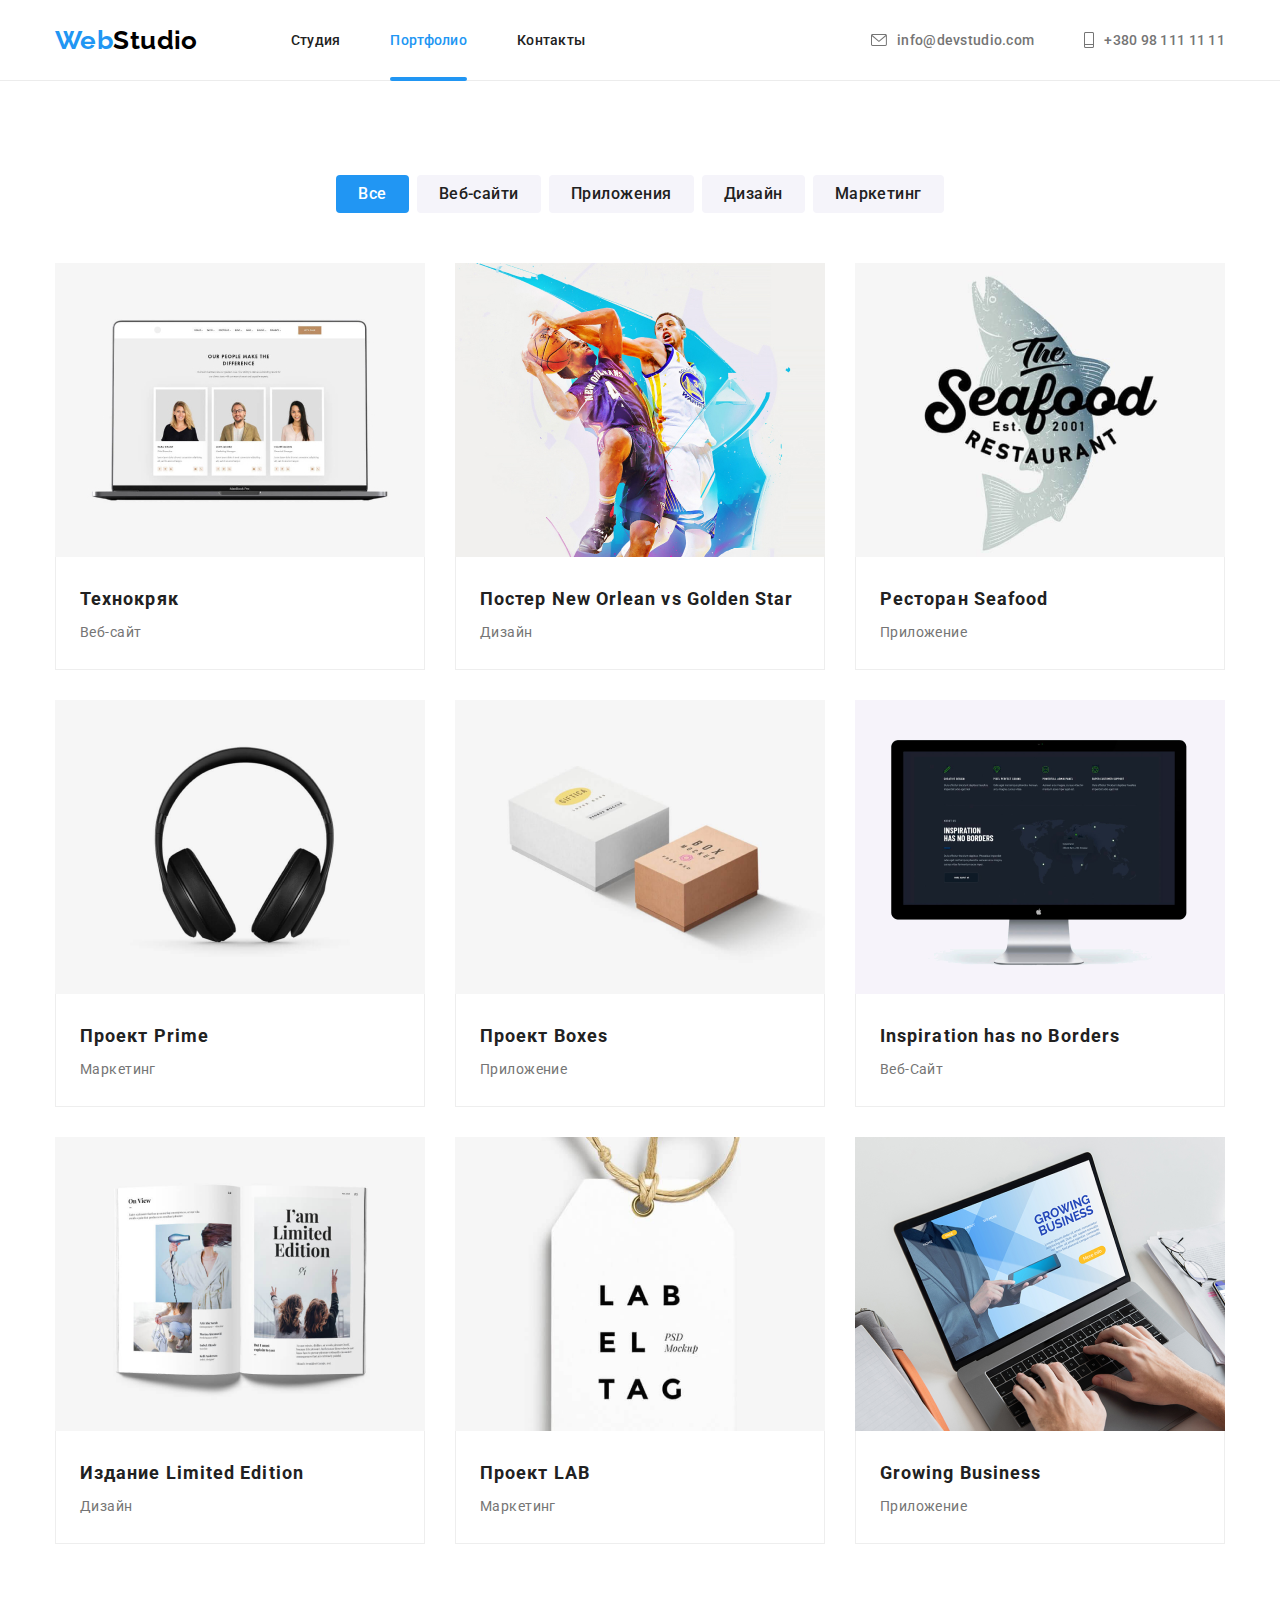
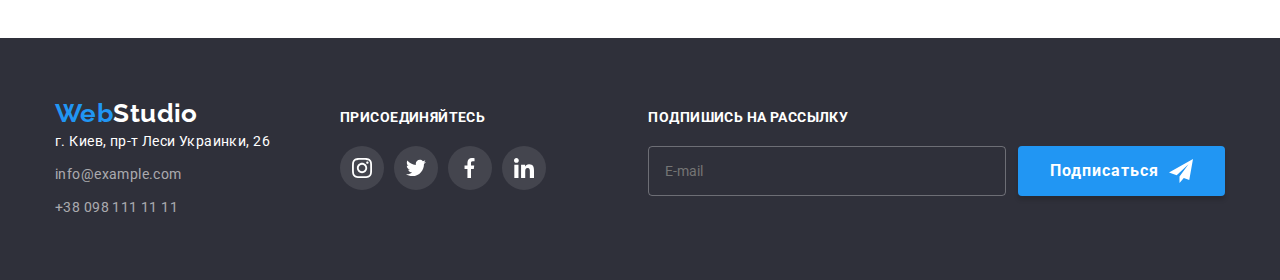
==== commit 317e3d17: "finish bem" ====
--- a/portfolio.html
+++ b/portfolio.html
@@ -69,7 +69,7 @@
    
   
     <main>
-        <section class="portfolio-section section">
+        <section class="portfolio-section">
     
            
 
@@ -79,49 +79,49 @@
     
     <ul class="list list-button">
     
-        <li class="button-item"><button type="button" class="portfolio-button currently-active">Все</button></li>
-        <li class="button-item"><button type="button" class="portfolio-button" >Веб-сайти</button></li>
-        <li class="button-item"><button type="button" class="portfolio-button">Приложения</button></li>
-        <li class="button-item"><button type="button" class="portfolio-button">Дизайн</button></li>
-        <li class="button-item"><button type="button" class="portfolio-button">Маркетинг</button></li>
+        <li class="portfolio-section__item"><button type="button" class="portfolio-section__button portfolio-section__currently-active">Все</button></li>
+        <li class="portfolio-section__item"><button type="button" class="portfolio-section__button" >Веб-сайти</button></li>
+        <li class="portfolio-section__item"><button type="button" class="portfolio-section__button">Приложения</button></li>
+        <li class="portfolio-section__item"><button type="button" class="portfolio-section__button">Дизайн</button></li>
+        <li class="portfolio-section__item"><button type="button" class="portfolio-section__button">Маркетинг</button></li>
      </ul>
    
    
 
  
-    <ul class="list card__set">
-    
-        <li  class="wrap-element card__item">
-      <a class="link wrap-link" href="">
+    <ul class="card-set list">
+    
+        <li  class="card-set__wrap-element card-set__item">
+      <a class="link card-set__wrap-link" href="">
           
-        <div class="hidden-box">
+        <div class="card-set__hidden-box">
         <img src="./images/imgproject1.jpg" alt="Технокряк" width="370">
-        <p class="overlay-text">Ресурс предлагает комплексные предложения с разным уровнем функционала и сервисов. Все это
+        <p class="card-set__overlay">Ресурс предлагает комплексные предложения с разным уровнем функционала и сервисов. Все это
             позволит посетителю получить
             исчерпывающие сведения о компании или частном лице.</p>
 </div>
         
-    <div class="portfolio-description">
-        <h2 class="portfolio-title">Технокряк</h2>
-        <p class="portfolio-text">Веб-сайт</p>
+    <div class="card-set__description">
+        <h2 class="card-set__title">Технокряк</h2>
+        <p class="card-set__text">Веб-сайт</p>
     </div></a>
         </li>
 
 
 
 
-        <li class="wrap-element card__item">
+        <li class="card-set__wrap-element card-set__item">
           
-<a class="link wrap-link" href="">
-    <div class="hidden-box">
+<a class="link card-set__wrap-link" href="">
+    <div class="card-set__hidden-box">
     <img src="./images/imgproject2.jpg" alt="Постер" width="370">
   
-    <p class="overlay-text">Ресурс предлагает комплексные предложения с разным уровнем функционала и сервисов. Все это позволит посетителю получить
+    <p class="card-set__overlay">Ресурс предлагает комплексные предложения с разным уровнем функционала и сервисов. Все это позволит посетителю получить
     исчерпывающие сведения о компании или частном лице.</p>
     </div>
-<div class="portfolio-description">
-    <h2 class="portfolio-title">Постер New Orlean vs Golden Star</h2>
-    <p class="portfolio-text">Дизайн</p>
+<div class="card-set__description">
+    <h2 class="card-set__title">Постер New Orlean vs Golden Star</h2>
+    <p class="card-set__text">Дизайн</p>
 </div>
 </a>
         </li>
@@ -129,128 +129,128 @@
 
 
 
-        <li class="wrap-element card__item">
+        <li class="card-set__wrap-element card-set__item">
         
-           <a class="link wrap-link" href="">
-
-               <div class="hidden-box">
+           <a class="link card-set__wrap-link" href="">
+
+               <div class="card-set__hidden-box">
             <img src="./images/imgproject3.png" alt="Ресторан морепродуктов" width="370">
-                <p class="overlay-text">Ресурс предлагает комплексные предложения с разным уровнем функционала и сервисов. Все это
+                <p class="card-set__overlay">Ресурс предлагает комплексные предложения с разным уровнем функционала и сервисов. Все это
                     позволит посетителю получить
                     исчерпывающие сведения о компании или частном лице.</p>
                     </div>
 
 
-        <div class="portfolio-description">
-            <h2 class="portfolio-title">Ресторан Seafood</h2>
-            <p class="portfolio-text">Приложение</p>
+        <div class="card-set__description">
+            <h2 class="card-set__title">Ресторан Seafood</h2>
+            <p class="card-set__text">Приложение</p>
         </div>
     </a>
         </li>
 
 
 
-        <li class="wrap-element card__item">
-              <a class="link wrap-link" href="">
-
-
-<div class="hidden-box">
+        <li class="card-set__wrap-element card-set__item">
+              <a class="link card-set__wrap-link" href="">
+
+
+<div class="card-set__hidden-box">
             <img src="./images/imgproject4.png" alt="Проект прайм" width="370">
-                <p class="overlay-text">Ресурс предлагает комплексные предложения с разным уровнем функционала и сервисов. Все это
+                <p class="card-set__overlay">Ресурс предлагает комплексные предложения с разным уровнем функционала и сервисов. Все это
                     позволит посетителю получить
                     исчерпывающие сведения о компании или частном лице.</p>
 </div>
 
 
-            <div class="portfolio-description">
-            <h2 class="portfolio-title">Проект Prime</h2>
-            <p class="portfolio-text">Маркетинг</p>
+            <div class="card-set__description">
+            <h2 class="card-set__title">Проект Prime</h2>
+            <p class="card-set__text">Маркетинг</p>
             </div>
             </a>
         </li>
 
 
-        <li class="wrap-element card__item">
-              <a class="link wrap-link" href="">
-                  <div class="hidden-box">
+        <li class="card-set__wrap-element card-set__item">
+              <a class="link card-set__wrap-link" href="">
+                  <div class="card-set__hidden-box">
             <img src="./images/imgproject5.png" alt="Проект Боксы" width="370">
-    <p class="overlay-text">Ресурс предлагает комплексные предложения с разным уровнем функционала и сервисов. Все это
+    <p class="card-set__overlay">Ресурс предлагает комплексные предложения с разным уровнем функционала и сервисов. Все это
         позволит посетителю получить
         исчерпывающие сведения о компании или частном лице.</p>
 
     </div>
-            <div class="portfolio-description">
-            <h2 class="portfolio-title">Проект Boxes</h2>
-            <p class="portfolio-text">Приложение</p>
+            <div class="card-set__description">
+            <h2 class="card-set__title">Проект Boxes</h2>
+            <p class="card-set__text">Приложение</p>
             </div>
             </a>
         </li>
 
 
-        <li class="wrap-element card__item">
-              <a class="link wrap-link" href="">
-
-                 <div class="hidden-box">
+        <li class="card-set__wrap-element card-set__item">
+              <a class="link card-set__wrap-link" href="">
+
+                 <div class="card-set__hidden-box">
             <img src="./images/imgproject6.png" alt="Воображение без границ" width="370">
-    <p class="overlay-text">Ресурс предлагает комплексные предложения с разным уровнем функционала и сервисов. Все это
+    <p class="card-set__overlay">Ресурс предлагает комплексные предложения с разным уровнем функционала и сервисов. Все это
         позволит посетителю получить
         исчерпывающие сведения о компании или частном лице.</p>
 </div>
 
 
-            <div class="portfolio-description">
-            <h2 class="portfolio-title">Inspiration has no Borders</h2>
-            <p class="portfolio-text">Веб-Сайт</p>
+            <div class="card-set__description">
+            <h2 class="card-set__title">Inspiration has no Borders</h2>
+            <p class="card-set__text">Веб-Сайт</p>
             </div>
             </a>
         </li>
 
 
 
-        <li class="wrap-element card__item">
-              <a class="link wrap-link" href="">
-
-                <div class="hidden-box">
+        <li class="card-set__wrap-element card-set__item">
+              <a class="link card-set__wrap-link" href="">
+
+                <div class="card-set__hidden-box">
             <img src="./images/imgproject7.png" alt="Издание лимитированной версии" width="370">
-                <p class="overlay-text">Ресурс предлагает комплексные предложения с разным уровнем функционала и сервисов. Все это
+                <p class="card-set__overlay">Ресурс предлагает комплексные предложения с разным уровнем функционала и сервисов. Все это
                     позволит посетителю получить
                     исчерпывающие сведения о компании или частном лице.</p>
             </div>
-            <div class="portfolio-description">
-            <h2 class="portfolio-title">Издание Limited Edition</h2>
-            <p class="portfolio-text">Дизайн</p>
+            <div class="card-set__description">
+            <h2 class="card-set__title">Издание Limited Edition</h2>
+            <p class="card-set__text">Дизайн</p>
         </div>
         </a>
         </li>
 
 
 
-        <li class="wrap-element card__item">
-              <a class="link wrap-link" href="">
-                  <div class="hidden-box">
+        <li class="card-set__wrap-element card-set__item">
+              <a class="link card-set__wrap-link" href="">
+                  <div class="card-set__hidden-box">
             <img src="./images/imgproject8.png" alt="Проект лаб" width="370">
-            <p class="overlay-text">Ресурс предлагает комплексные предложения с разным уровнем функционала и сервисов. Все это
+            <p class="card-set__overlay">Ресурс предлагает комплексные предложения с разным уровнем функционала и сервисов. Все это
                 позволит посетителю получить
                 исчерпывающие сведения о компании или частном лице.</p>
             </div>
-            <div class="portfolio-description">
-           <h2 class="portfolio-title">Проект LAB</h2>
-            <p class="portfolio-text">Маркетинг</p>
+            <div class="card-set__description">
+           <h2 class="card-set__title">Проект LAB</h2>
+            <p class="card-set__text">Маркетинг</p>
             </div>
                 </a>
         </li>
 
-        <li class="wrap-element card__item">
-              <a class="link wrap-link" href="">
-                  <div class="hidden-box">
+        <li class="card-set__wrap-element card-set__item">
+              <a class="link card-set__wrap-link" href="">
+                  <div class="card-set__hidden-box">
             <img src="./images/imgproject9.png" alt="Развивающийся бизнес" width="370">
-                <p class="overlay-text">Ресурс предлагает комплексные предложения с разным уровнем функционала и сервисов. Все это
+                <p class="card-set__overlay">Ресурс предлагает комплексные предложения с разным уровнем функционала и сервисов. Все это
                     позволит посетителю получить
                     исчерпывающие сведения о компании или частном лице.</p>
             </div>
-        <div class="portfolio-description">
-       <h2 class="portfolio-title">Growing Business</h2>
-       <p class="portfolio-text">Приложение</p>
+        <div class="card-set__description">
+       <h2 class="card-set__title">Growing Business</h2>
+       <p class="card-set__text">Приложение</p>
     </div>
     </a>
         </li>
@@ -292,7 +292,7 @@
     
                 <ul class="cosial-media list">
                     <li class="cosial-media__social-media2">
-                        <a href="https://www.instagram.com/" class="link-instagram">
+                        <a href="https://www.instagram.com/" class="cosial-media__link">
                             <svg width="20" height="20" class="cosial-media__svg">
                                 <use href="./images/icons.svg#icon-instagram-first"> </use>
                             </svg>
@@ -300,7 +300,7 @@
                     </li>
     
                     <li class="cosial-media__social-media2">
-                        <a href="https://twitter.com/?lang=ru" class="link-twitter">
+                        <a href="https://twitter.com/?lang=ru" class="cosial-media__link">
                             <svg width="20" height="20" class="cosial-media__svg">
                                 <use href="./images/icons.svg#icon-twitter-first"> </use>
                             </svg>
@@ -309,7 +309,7 @@
     
     
                     <li class="cosial-media__social-media2">
-                        <a href="https://www.facebook.com/" class="link-facebook">
+                        <a href="https://www.facebook.com/" class="cosial-media__link">
                             <svg width="20" height="20" class="cosial-media__svg">
                                 <use href="./images/icons.svg#icon-facebook-first"> </use>
                             </svg>
@@ -318,7 +318,7 @@
     
     
                     <li class="cosial-media__social-media2">
-                        <a href="https://ru.linkedin.com/" class="link-linkedin">
+                        <a href="https://ru.linkedin.com/" class="cosial-media__link">
                             <svg width="20" height="20" class="cosial-media__svg">
                                 <use href="./images/icons.svg#icon-linkedin-first"> </use>
                             </svg>
--- a/сss/styles.css
+++ b/сss/styles.css
@@ -83,7 +83,7 @@
 
 }
 
-.card__set {
+.card-set {
     display: flex;
     flex-wrap:wrap;
     margin-left: -30px;
@@ -95,6 +95,10 @@
     margin-top: 30px;
 }
 
+.card-set__item {
+        margin-left: 30px;
+            margin-top: 30px;
+}
 
 .container__logo {
    color: var(--accent-color);
@@ -116,7 +120,7 @@
 
 .container__logo {
     display: inline-block;
-    margin-bottom: 20px;
+    
 }
 
 
@@ -340,7 +344,7 @@
 
 
 
-.portfolio-button {
+.portfolio-section__button {
 
     color: var(--title-text-color);
         background-color: #F5F4FA;
@@ -367,11 +371,11 @@
 
  
 
-.button-item {
+.portfolio-section__item {
     margin-right: 8px;
 }
 
-.button-item:last-child {
+.portfolio-section__item:last-child {
     margin-right: 0;
 }
 
@@ -380,18 +384,18 @@
 
 
 
-.portfolio-button:hover{
+.portfolio-section__button:hover{
         color: var(--primary-text-color);
             background-color: var(--accent-color);
             box-shadow: 0px 1px 3px rgba(0, 0, 0, 0.12), 0px 1px 1px rgba(0, 0, 0, 0.14), 0px 2px 1px rgba(0, 0, 0, 0.2);
 }
-.portfolio-button:focus{
+.portfolio-section__button:focus{
         color: var(--primary-text-color);
             background-color: var(--accent-color);
             box-shadow: 0px 1px 3px rgba(0, 0, 0, 0.12), 0px 1px 1px rgba(0, 0, 0, 0.14), 0px 2px 1px rgba(0, 0, 0, 0.2);
 }
 
-.portfolio-title {
+.card-set__title {
  color: var(--title-text-color);
 font-size: 18px;
     line-height: 2;
@@ -402,7 +406,7 @@
 
 
 }
-.portfolio-text {
+.card-set__text {
     color: var(--small-text-color);
     margin-top: 0px;
     
@@ -444,7 +448,7 @@
 
 
 
-.currently-active {
+.portfolio-section__currently-active {
     color: var(--primary-text-color);
         background-color: var(--accent-color)
 }
@@ -560,7 +564,7 @@
 
 .container__nav {
     display: flex;
-    align-items: baseline;
+    align-items: center;
 }
 
 
@@ -585,7 +589,7 @@
 
 
 
-.wrap-element {
+.card-set__wrap-element {
 
 width: calc(100% / 3 - 30px);
 
@@ -624,7 +628,7 @@
     margin-bottom: 50px;
 }
 
-.portfolio-description {
+.card-set__description {
     padding: 24px 24px;
         border-bottom: 1px solid #EEEEEE;
             border-right: 1px solid #EEEEEE;
@@ -632,7 +636,8 @@
 }
 
 .portfolio-section {
-
+padding-top: 94px;
+    padding-bottom: 94px;
 }
 
 
@@ -767,13 +772,13 @@
     display: flex;
    }
 
-.wrap-link {
+.card-set__wrap-link {
     display: flex;
     flex-direction: column;
 }
 
 
-.wrap-link:hover, .wrap-link:focus {
+.card-set__wrap-link:hover, .card-set__wrap-link:focus {
     box-shadow: 0px 1px 3px rgba(0, 0, 0, 0.12), 0px 1px 1px rgba(0, 0, 0, 0.14), 0px 2px 1px rgba(0, 0, 0, 0.2);
 }
 
@@ -888,7 +893,7 @@
     margin-left: auto;
 }
 
-.hidden-box {
+.card-set__hidden-box {
  
     position: relative;
     overflow: hidden;
@@ -897,7 +902,7 @@
 
 
 
-.overlay-text {
+.card-set__overlay {
         height: 100%;
             width: 100%;
 position: absolute;
@@ -926,8 +931,8 @@
 
 
 
-.wrap-element:hover .overlay-text,
-.wrap-element:focus .overlay-text {
+.card-set__wrap-element:hover .card-set__overlay,
+.card-set__wrap-element:focus .card-set__overlay {
 
     background-color: rgba(33, 150, 243, 0.9);
     transform: translateY(0);
@@ -1148,7 +1153,7 @@
 
 
 
-.modal-agreement {
+.modal__agreement {
     margin-bottom: 40px;
     display: flex;
     align-items: center;
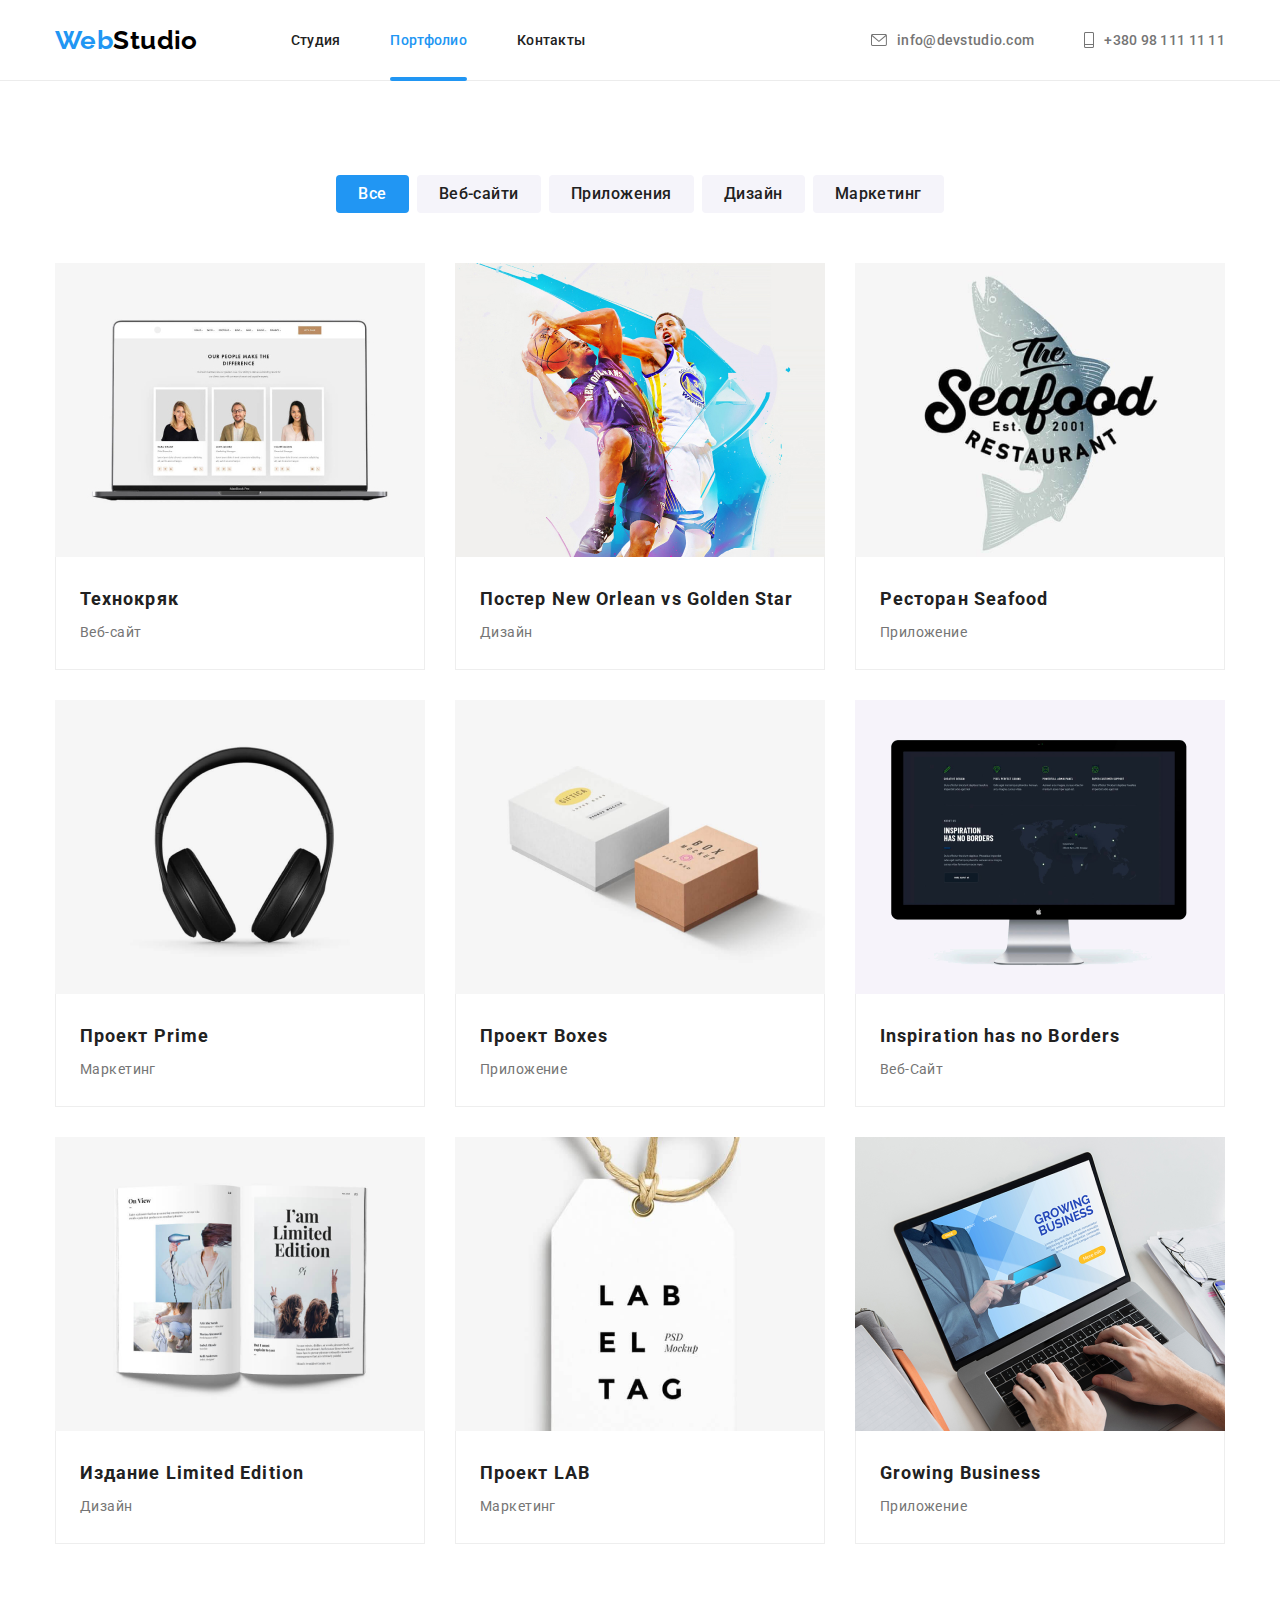
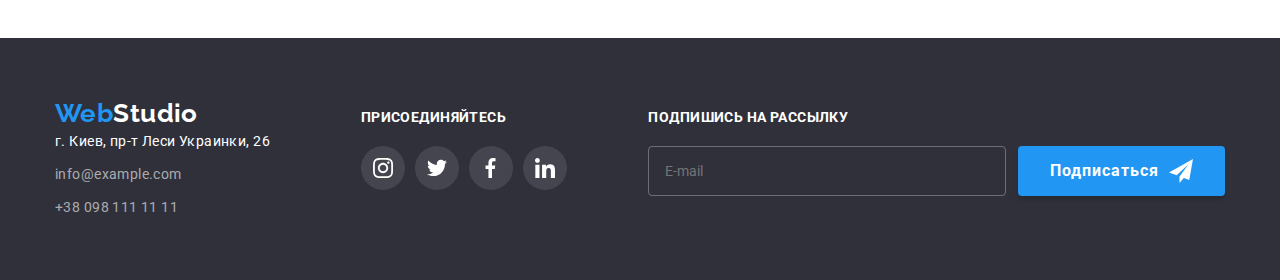
==== commit 05e3d791: "finish of footer" ====
--- a/portfolio.html
+++ b/portfolio.html
@@ -263,7 +263,7 @@
 
     <footer class="footer">
     
-        <div class="container footer__container">
+        <div class="container footer--container">
     
     
     
--- a/сss/styles.css
+++ b/сss/styles.css
@@ -78,6 +78,8 @@
 
 }
 
+
+
 .link {
     text-decoration: none;
 
@@ -111,7 +113,7 @@
     
 }
 
-.page-header .container__logo {
+.container__logo {
     margin-right: 93px;
 }
 
@@ -191,7 +193,7 @@
 
 
 
-.navigation__link.navigation__link--current::after {
+.navigation__link--current::after {
     position: absolute;
     bottom: 0;
     left: 0;
@@ -246,9 +248,6 @@
 .section--third {
     color: var(--title-text-color);
 background-color: #F5F4FA;
-
-
-
 }
 
 
@@ -289,7 +288,7 @@
 
 
 /* features */
-.feature__title {
+.section__feature-title {
  
     margin-top: 0px;
 margin-bottom: 10px;
@@ -571,7 +570,7 @@
 
 
 
-.section__feature .item {
+.section__item {
     width: calc(100% / 4 - 30px);
  
 }
@@ -582,7 +581,7 @@
 
 
 
-.section--second {
+.section__section--second {
 padding-top: 0px;
    
 }
@@ -766,7 +765,7 @@
     font-weight: 700;
 }
 
-   .footer__container {
+   .footer--container {
  align-items: baseline;
     
     display: flex;
@@ -1235,6 +1234,8 @@
     margin-left: 10px;
 }
 
+
+
 /* лого шрифт Raleway вес 700*/
 /* шрифт везде кроме лого Roboto  */
 /* шрифт Roboto вес. Жирный 500. Мелкий 400 */
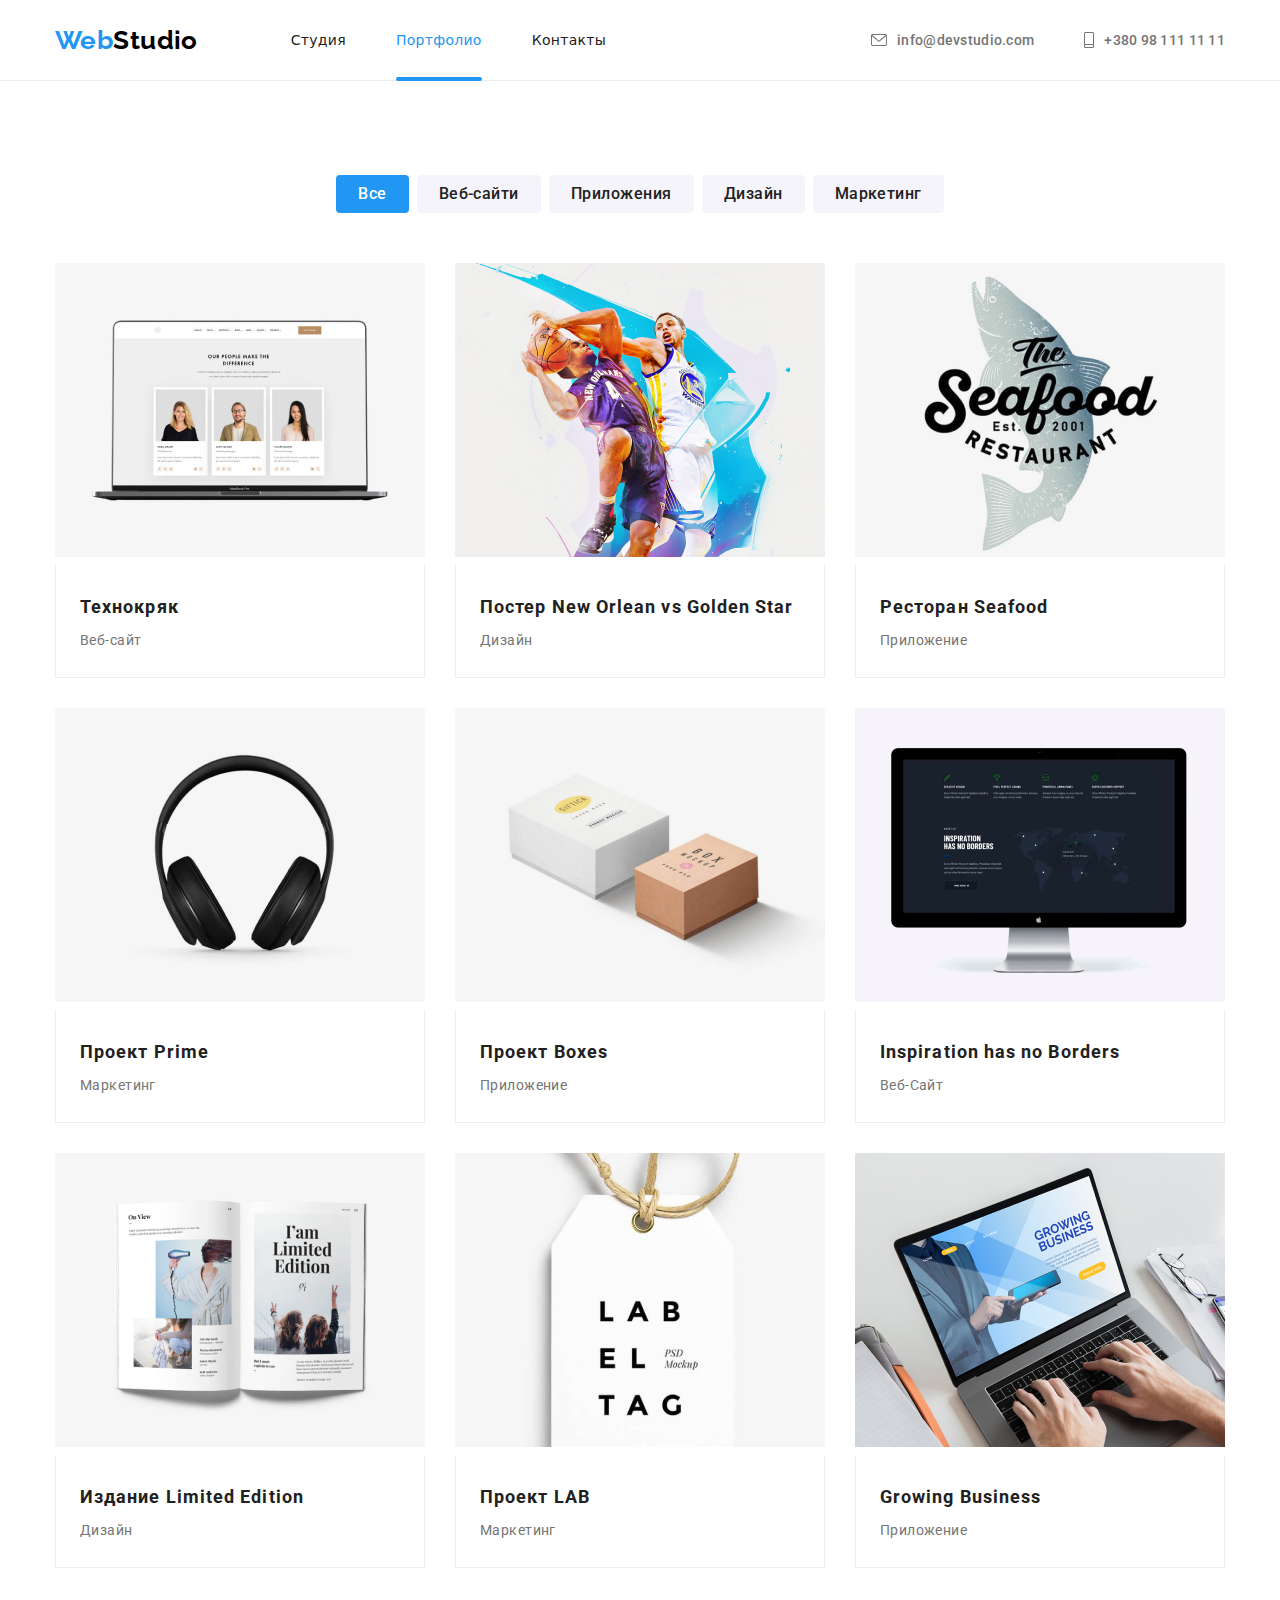
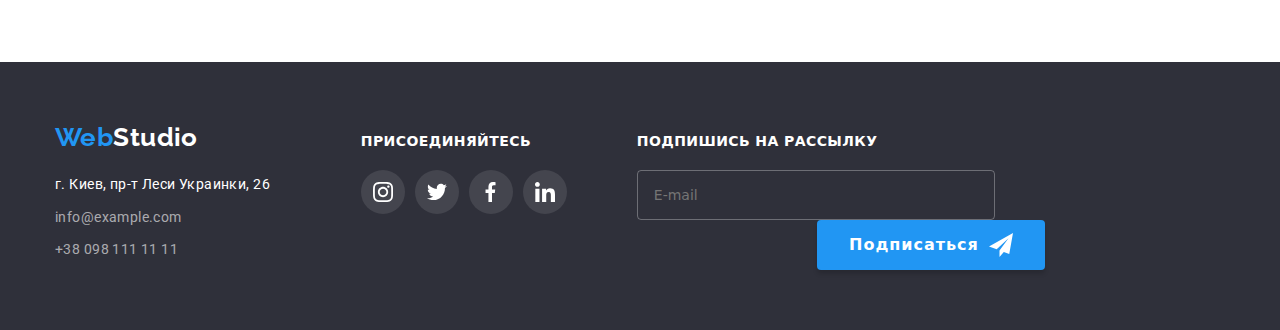
==== commit 4d021b22: "finish" ====
--- a/portfolio.html
+++ b/portfolio.html
@@ -17,9 +17,9 @@
 <link rel="stylesheet" href="https://cdnjs.cloudflare.com/ajax/libs/modern-normalize/1.1.0/modern-normalize.min.css" />
 
       
-
-    <link rel="stylesheet" href="./сss/styles.css"
-    />
+<link rel="stylesheet" href="./css/main.css">
+    <!-- <link rel="stylesheet" href="./сss/styles.css"
+    /> -->
 </head>
 
 <body>
@@ -27,7 +27,7 @@
     <div class="container page-header__container">
         <nav class="container__nav">
 
-            <a href="./index.html" class="container__logo">Web<span class="container__accent">Studio</span></a>
+            <a href="./index.html" class="container__logo ">Web<span class="container__accent">Studio</span></a>
 
       
 
@@ -269,7 +269,7 @@
     
     
             <div class="footer-item">
-                <a href="" class="container__logo">Web<span class="container__accent--footer">Studio</span></a>
+                <a href="" class="container__logo container__logo--footer">Web<span class="container__accent--footer">Studio</span></a>
                 <address>
                     <ul class="footer__contact list">
     
@@ -293,7 +293,7 @@
                 <ul class="cosial-media list">
                     <li class="cosial-media__social-media2">
                         <a href="https://www.instagram.com/" class="cosial-media__link">
-                            <svg width="20" height="20" class="cosial-media__svg">
+                            <svg width="20" height="20" class="cosial-media__svg2">
                                 <use href="./images/icons.svg#icon-instagram-first"> </use>
                             </svg>
                         </a>
@@ -301,7 +301,7 @@
     
                     <li class="cosial-media__social-media2">
                         <a href="https://twitter.com/?lang=ru" class="cosial-media__link">
-                            <svg width="20" height="20" class="cosial-media__svg">
+                            <svg width="20" height="20" class="cosial-media__svg2">
                                 <use href="./images/icons.svg#icon-twitter-first"> </use>
                             </svg>
                         </a>
@@ -310,7 +310,7 @@
     
                     <li class="cosial-media__social-media2">
                         <a href="https://www.facebook.com/" class="cosial-media__link">
-                            <svg width="20" height="20" class="cosial-media__svg">
+                            <svg width="20" height="20" class="cosial-media__svg2">
                                 <use href="./images/icons.svg#icon-facebook-first"> </use>
                             </svg>
                         </a>
@@ -319,7 +319,7 @@
     
                     <li class="cosial-media__social-media2">
                         <a href="https://ru.linkedin.com/" class="cosial-media__link">
-                            <svg width="20" height="20" class="cosial-media__svg">
+                            <svg width="20" height="20" class="cosial-media__svg2">
                                 <use href="./images/icons.svg#icon-linkedin-first"> </use>
                             </svg>
                         </a>
@@ -341,7 +341,7 @@
                         <input class="footer-input" type="text" name="footer-email" id="email" placeholder="E-mail">
                     </label>
                     <button class="button" type="submit">Подписаться
-                        <svg class="svg-footer" width="24px" height="24px">
+                        <svg class="footer-form__svg" width="24px" height="24px">
                             <use href="./images/icons.svg#icon-telegram"></use>
                         </svg>
                     </button>
--- a/css/main.css
+++ b/css/main.css
@@ -0,0 +1,1223 @@
+body {
+  color: #212121;
+  background-color: #FFFFFF;
+  font-family: Roboto, sans-serif;
+  letter-spacing: 0.03em;
+  font-size: 14px;
+  line-height: 1.71;
+}
+
+/*! modern-normalize v1.1.0 | MIT License | https://github.com/sindresorhus/modern-normalize */
+/*
+Document
+========
+*/
+/**
+Use a better box model (opinionated).
+*/
+*,
+::before,
+::after {
+  box-sizing: border-box;
+}
+
+/**
+1. Correct the line height in all browsers.
+2. Prevent adjustments of font size after orientation changes in iOS.
+3. Use a more readable tab size (opinionated).
+*/
+html {
+  line-height: 1.15;
+  /* 1 */
+  -webkit-text-size-adjust: 100%;
+  /* 2 */
+  -moz-tab-size: 4;
+  /* 3 */
+  tab-size: 4;
+  /* 3 */
+}
+
+/*
+Sections
+========
+*/
+/**
+1. Remove the margin in all browsers.
+2. Improve consistency of default fonts in all browsers. (https://github.com/sindresorhus/modern-normalize/issues/3)
+*/
+body {
+  margin: 0;
+  /* 1 */
+  font-family: system-ui, -apple-system, "Segoe UI", Roboto, Helvetica, Arial, sans-serif, "Apple Color Emoji", "Segoe UI Emoji";
+  /* 2 */
+}
+
+/*
+Grouping content
+================
+*/
+/**
+1. Add the correct height in Firefox.
+2. Correct the inheritance of border color in Firefox. (https://bugzilla.mozilla.org/show_bug.cgi?id=190655)
+*/
+hr {
+  height: 0;
+  /* 1 */
+  color: inherit;
+  /* 2 */
+}
+
+/*
+Text-level semantics
+====================
+*/
+/**
+Add the correct text decoration in Chrome, Edge, and Safari.
+*/
+abbr[title] {
+  text-decoration: underline dotted;
+}
+
+/**
+Add the correct font weight in Edge and Safari.
+*/
+b,
+strong {
+  font-weight: bolder;
+}
+
+/**
+1. Improve consistency of default fonts in all browsers. (https://github.com/sindresorhus/modern-normalize/issues/3)
+2. Correct the odd 'em' font sizing in all browsers.
+*/
+code,
+kbd,
+samp,
+pre {
+  font-family: ui-monospace,+ SFMono-Regular,+ Consolas,+ 'Liberation Mono',+ Menlo,+ monospace;
+  /* 1 */
+  font-size: 1em;
+  /* 2 */
+}
+
+/**
+Add the correct font size in all browsers.
+*/
+small {
+  font-size: 80%;
+}
+
+/**
+Prevent 'sub' and 'sup' elements from affecting the line height in all browsers.
+*/
+sub,
+sup {
+  font-size: 75%;
+  line-height: 0;
+  position: relative;
+  vertical-align: baseline;
+}
+
+sub {
+  bottom: -0.25em;
+}
+
+sup {
+  top: -0.5em;
+}
+
+/*
+Tabular data
+============
+*/
+/**
+1. Remove text indentation from table contents in Chrome and Safari. (https://bugs.chromium.org/p/chromium/issues/detail?id=999088, https://bugs.webkit.org/show_bug.cgi?id=201297)
+2. Correct table border color inheritance in all Chrome and Safari. (https://bugs.chromium.org/p/chromium/issues/detail?id=935729, https://bugs.webkit.org/show_bug.cgi?id=195016)
+*/
+table {
+  text-indent: 0;
+  /* 1 */
+  border-color: inherit;
+  /* 2 */
+}
+
+/*
+Forms
+=====
+*/
+/**
+1. Change the font styles in all browsers.
+2. Remove the margin in Firefox and Safari.
+*/
+button,
+input,
+optgroup,
+select,
+textarea {
+  font-family: inherit;
+  /* 1 */
+  font-size: 100%;
+  /* 1 */
+  line-height: 1.15;
+  /* 1 */
+  margin: 0;
+  /* 2 */
+}
+
+/**
+Remove the inheritance of text transform in Edge and Firefox.
+*/
+button,
+select {
+  text-transform: none;
+}
+
+/**
+Correct the inability to style clickable types in iOS and Safari.
+*/
+button,
+[type='button'],
+[type='reset'],
+[type='submit'] {
+  -webkit-appearance: button;
+}
+
+/**
+Remove the inner border and padding in Firefox.
+*/
+::-moz-focus-inner {
+  border-style: none;
+  padding: 0;
+}
+
+/**
+Restore the focus styles unset by the previous rule.
+*/
+:-moz-focusring {
+  outline: 1px dotted ButtonText;
+}
+
+/**
+Remove the additional ':invalid' styles in Firefox.
+See: https://github.com/mozilla/gecko-dev/blob/2f9eacd9d3d995c937b4251a5557d95d494c9be1/layout/style/res/forms.css#L728-L737
+*/
+:-moz-ui-invalid {
+  box-shadow: none;
+}
+
+/**
+Remove the padding so developers are not caught out when they zero out 'fieldset' elements in all browsers.
+*/
+legend {
+  padding: 0;
+}
+
+/**
+Add the correct vertical alignment in Chrome and Firefox.
+*/
+progress {
+  vertical-align: baseline;
+}
+
+/**
+Correct the cursor style of increment and decrement buttons in Safari.
+*/
+::-webkit-inner-spin-button,
+::-webkit-outer-spin-button {
+  height: auto;
+}
+
+/**
+1. Correct the odd appearance in Chrome and Safari.
+2. Correct the outline style in Safari.
+*/
+[type='search'] {
+  -webkit-appearance: textfield;
+  /* 1 */
+  outline-offset: -2px;
+  /* 2 */
+}
+
+/**
+Remove the inner padding in Chrome and Safari on macOS.
+*/
+::-webkit-search-decoration {
+  -webkit-appearance: none;
+}
+
+/**
+1. Correct the inability to style clickable types in iOS and Safari.
+2. Change font properties to 'inherit' in Safari.
+*/
+::-webkit-file-upload-button {
+  -webkit-appearance: button;
+  /* 1 */
+  font: inherit;
+  /* 2 */
+}
+
+/*
+Interactive
+===========
+*/
+/*
+Add the correct display in Chrome and Safari.
+*/
+summary {
+  display: list-item;
+}
+
+.page-header {
+  border-bottom: 1px solid #ECECEC;
+}
+
+.page-header {
+  background-color: #FFFFFF;
+}
+
+p,
+h1,
+h2,
+h3 {
+  margin: 0;
+}
+
+.list {
+  padding: 0;
+  margin: 0;
+  list-style: none;
+}
+
+.container__logo {
+  color: #2196F3;
+  font-family: Raleway, sans-serif;
+  font-weight: 700;
+  font-size: 26px;
+  line-height: 1.19;
+  text-decoration: none;
+  margin-right: 93px;
+  display: inline-block;
+}
+
+.container__accent {
+  color: #000000;
+}
+
+.container__nav {
+  display: flex;
+  align-items: center;
+}
+
+.navigation {
+  display: flex;
+}
+
+.navigation__link--current::after {
+  position: absolute;
+  bottom: 0;
+  left: 0;
+  width: 100%;
+  content: "";
+  height: 4px;
+  background-color: #2196F3;
+  border-radius: 2px;
+  bottom: -1px;
+}
+
+.navigation__item {
+  margin-right: 50px;
+}
+
+.navigation__item:last-child {
+  margin-right: 0;
+}
+
+.navigation__link {
+  position: relative;
+  color: #212121;
+  font-weight: 500;
+  line-height: 1.15;
+  letter-spacing: 0.02em;
+  display: flex;
+  align-items: center;
+  padding-top: 32px;
+  padding-bottom: 32px;
+  text-decoration: none;
+  transition-property: color;
+  transition-timing-function: cubic-bezier(0.4, 0, 0.2, 1);
+  transition-duration: 1000ms;
+}
+
+.navigation__link--current::after {
+  position: absolute;
+  bottom: 0;
+  left: 0;
+  width: 100%;
+  content: "";
+  height: 4px;
+  background-color: #2196F3;
+  border-radius: 2px;
+  bottom: -1px;
+}
+
+.navigation__link--current,
+.navigation__link:hover,
+.navigation__link:focus {
+  color: #2196F3;
+}
+
+.contact {
+  display: flex;
+  margin-left: auto;
+}
+
+.contact__item {
+  margin-right: 50px;
+}
+
+.contact__item:last-child {
+  margin-right: 0px;
+}
+
+.contact__link {
+  position: relative;
+  color: #757575;
+  font-weight: 500;
+  font-family: 'Roboto';
+  font-style: normal;
+  line-height: 1.15;
+  letter-spacing: 0.02em;
+  display: flex;
+  align-items: center;
+  text-decoration: none;
+  padding-top: 32px;
+  padding-bottom: 32px;
+  transition-property: color;
+  transition-timing-function: cubic-bezier(0.4, 0, 0.2, 1);
+  transition-duration: 1000ms;
+}
+
+.contact__link:hover {
+  color: #2196F3;
+}
+
+.contact__link:focus {
+  color: #2196F3;
+}
+
+.contact__link:hover .contact__icon {
+  fill: #2196F3;
+}
+
+.contact__link:focus .contact__icon {
+  fill: #2196F3;
+}
+
+.contact__icon {
+  margin-right: 10px;
+  fill: #757575;
+  transition-property: fill;
+  transition-timing-function: cubic-bezier(0.4, 0, 0.2, 1);
+  transition-duration: 1000ms;
+}
+
+.container {
+  margin-left: auto;
+  margin-right: auto;
+  width: 1200px;
+  padding-right: 15px;
+  padding-left: 15px;
+}
+
+.page-header__container {
+  display: flex;
+  align-items: center;
+}
+
+.hero {
+  background-color: var(--background-color);
+  padding: 200px 0;
+  text-align: center;
+  background-image: linear-gradient(rgba(47, 48, 58, 0.4), rgba(47, 48, 58, 0.4)), url(../images/bcgimg1.jpg);
+  background-position: center;
+  max-width: 1600px;
+  margin: auto;
+}
+
+.hero__title {
+  margin-top: 0;
+  margin-bottom: 30px;
+  font-family: 'Roboto';
+  font-style: normal;
+  font-weight: 900;
+  font-size: 44px;
+  line-height: 1.36;
+  margin: auto;
+  margin-bottom: 30px;
+  max-width: 696px;
+  text-transform: uppercase;
+  letter-spacing: 0.06em;
+  color: #FFFFFF;
+}
+
+.button {
+  display: flex;
+  align-items: center;
+  justify-content: center;
+  font-weight: 700;
+  font-size: 16px;
+  line-height: 30px;
+  color: #FFFFFF;
+  background-color: #2196F3;
+  border-radius: 4px;
+  padding: 10px 32px;
+  letter-spacing: 0.06em;
+  cursor: pointer;
+  border: none;
+  box-shadow: 0px 4px 4px rgba(0, 0, 0, 0.15);
+  min-width: 200px;
+  margin-left: auto;
+  margin-right: auto;
+  transition-property: background-color;
+  transition-duration: 1000ms;
+  transition-timing-function: cubic-bezier(0.4, 0, 0.2, 1);
+}
+
+.button:hover {
+  background-color: #188CE8;
+}
+
+.button:focus {
+  background-color: #188CE8;
+}
+
+.section {
+  padding-top: 94px;
+  padding-bottom: 94px;
+}
+
+.hide {
+  position: absolute;
+  width: 1px;
+  height: 1px;
+  margin: -1px;
+  border: 0;
+  padding: 0;
+  white-space: nowrap;
+  clip-path: inset(100%);
+  clip: rect(0 0 0 0);
+  overflow: hidden;
+}
+
+.section__item {
+  width: calc(100% / 4 - 30px);
+}
+
+.card-set {
+  display: flex;
+  flex-wrap: wrap;
+  margin-left: -30px;
+  margin-top: -30px;
+}
+
+.card__item {
+  margin-left: 30px;
+  margin-top: 30px;
+}
+
+.section__icon {
+  border-radius: 4px;
+  display: flex;
+  background-color: #F5F4FA;
+  align-items: center;
+  justify-content: center;
+  height: 120px;
+  margin-bottom: 30px;
+}
+
+.section__feature-title {
+  margin-top: 0px;
+  margin-bottom: 10px;
+  font-size: 14px;
+  line-height: 1.14;
+  text-transform: uppercase;
+}
+
+.section__text {
+  color: #757575;
+  font-family: 'Roboto';
+  font-style: normal;
+  font-weight: 400;
+  font-size: 14px;
+  line-height: 24px;
+  /* or 171% */
+  letter-spacing: 0.03em;
+  color: #757575;
+}
+
+.section {
+  padding-top: 94px;
+  padding-bottom: 94px;
+}
+
+.section__section--second {
+  padding-top: 0px;
+}
+
+.section__title {
+  margin-top: 0px;
+  margin-bottom: 50px;
+  font-size: 36px;
+  line-height: 1.17;
+  text-align: center;
+}
+
+.card-set {
+  display: flex;
+  flex-wrap: wrap;
+  margin-left: -30px;
+  margin-top: -30px;
+}
+
+.card__item {
+  margin-left: 30px;
+  margin-top: 30px;
+}
+
+.picture__list {
+  width: calc(100% / 3 - 30px);
+  position: relative;
+}
+
+.section__label {
+  position: absolute;
+  width: 370px;
+  height: 70px;
+  right: 0px;
+  bottom: 0px;
+  background-color: rgba(48, 48, 58, 0.8);
+  display: flex;
+  justify-content: center;
+  align-items: center;
+  font-weight: 700;
+  color: #FFFFFF;
+  line-height: 1.14;
+  text-transform: uppercase;
+}
+
+.section {
+  padding-bottom: 94px;
+}
+
+.section--third {
+  color: #212121;
+  background-color: #F5F4FA;
+}
+
+.section__names {
+  font-family: 'Roboto';
+  font-style: normal;
+  font-size: 16px;
+  font-weight: 500;
+  line-height: 1.18;
+  text-align: center;
+  margin-top: 0px;
+  margin-bottom: 10px;
+}
+
+.section__workers {
+  width: calc(100% / 4 - 30px);
+  background-color: #FFFFFF;
+  box-shadow: 0px 1px 3px rgba(0, 0, 0, 0.12), 0px 1px 1px rgba(0, 0, 0, 0.14), 0px 2px 1px rgba(0, 0, 0, 0.2);
+  border-bottom-left-radius: 4px;
+  border-bottom-right-radius: 4px;
+}
+
+.section__workers-text {
+  font-family: 'Roboto';
+  font-style: normal;
+  color: #757575;
+  font-size: 16px;
+  line-height: 1.18;
+  text-align: center;
+  margin-top: 0px;
+  margin-bottom: 16px;
+  font-weight: 400;
+  letter-spacing: 0.03em;
+}
+
+.cosial-media {
+  display: flex;
+  justify-content: center;
+  align-items: center;
+}
+
+.cosial-media__social-media2:not(:last-child) {
+  margin-right: 10px;
+}
+
+.section__profession-employee {
+  padding-top: 30px;
+  padding-bottom: 30px;
+  padding-left: 15px;
+  padding-right: 15px;
+}
+
+.cosial-media__link {
+  display: flex;
+  justify-content: center;
+  align-items: center;
+  width: 44px;
+  height: 44px;
+  border-radius: 50%;
+  background-color: rgba(255, 255, 255, 0.1);
+  transition-property: background-color;
+  transition-timing-function: cubic-bezier(0.4, 0, 0.2, 1);
+  transition-duration: 1000ms;
+}
+
+.cosial-media__link:hover, .cosial-media__link:focus {
+  background-color: #2196F3;
+}
+
+.cosial-media__svg {
+  fill: #AFB1B8;
+  transition-property: fill;
+  transition-timing-function: cubic-bezier(0.4, 0, 0.2, 1);
+  transition-duration: 1000ms;
+}
+
+.cosial-media__link:hover .cosial-media__svg,
+.cosial-media__link:focus .cosial-media__svg {
+  fill: #ffffff;
+}
+
+.section {
+  padding-bottom: 94px;
+}
+
+.section__title {
+  margin-top: 0px;
+  margin-bottom: 50px;
+  font-size: 36px;
+  line-height: 1.17;
+  text-align: center;
+}
+
+.card-set {
+  display: flex;
+  flex-wrap: wrap;
+  margin-left: -30px;
+  margin-top: -30px;
+}
+
+.card__item {
+  margin-left: 30px;
+  margin-top: 30px;
+}
+
+.section__client-item {
+  width: calc(100% / 6 - 30px);
+}
+
+.section__brands {
+  justify-content: center;
+  align-items: center;
+  display: flex;
+  width: 100%;
+  height: 92px;
+  border-radius: 4px;
+  border: 1px solid #afb1b8;
+  transition-property: border;
+  transition-timing-function: cubic-bezier(0.4, 0, 0.2, 1);
+  transition-duration: 1000ms;
+}
+
+.section__brands:hover .section__brands-svg,
+.section__brands:focus .section__brands-svg {
+  fill: #2196F3;
+}
+
+.section__brands:hover,
+.section__brands:focus {
+  border: 1px solid #2196f3;
+}
+
+.section__brands-svg {
+  fill: #AFB1B8;
+  transition-property: fill;
+  transition-timing-function: cubic-bezier(0.4, 0, 0.2, 1);
+  transition-duration: 1000ms;
+}
+
+.footer {
+  padding-top: 60px;
+  padding-bottom: 60px;
+  background-color: #2F303A;
+}
+
+.footer--container {
+  align-items: baseline;
+  display: flex;
+}
+
+.footer-item:not(:last-child) {
+  margin-right: 70px;
+}
+
+.footer-item:last-child {
+  margin-left: auto;
+}
+
+.footer__contact-item:not(:last-child) {
+  margin-bottom: 9px;
+}
+
+.footer__address {
+  color: rgba(255, 255, 255, 0.6);
+  transition-property: color;
+  transition-timing-function: cubic-bezier(0.4, 0, 0.2, 1);
+  transition-duration: 1000ms;
+  text-decoration: none;
+  font-family: Roboto, sans-serif;
+  font-style: normal;
+  font-weight: 400;
+  font-size: 14px;
+  line-height: 1.7;
+  letter-spacing: 0.03em;
+}
+
+.footer__address[target="_blank"] {
+  color: #FFFFFF;
+}
+
+.footer__address:hover,
+.footer__address:focus {
+  color: #2196F3;
+}
+
+.container__accent--footer {
+  color: #FFFFFF;
+}
+
+.container__logo--footer {
+  margin-bottom: 20px;
+}
+
+.footer-form__title {
+  display: block;
+  text-transform: uppercase;
+  color: #FFFFFF;
+  font-size: 14px;
+  line-height: 1.14;
+  margin-bottom: 20px;
+  margin-top: 0px;
+  font-weight: 700;
+}
+
+.footer-form {
+  display: flex;
+  flex-wrap: wrap;
+  align-items: flex-end;
+}
+
+.footer-input {
+  padding-top: 15px;
+  padding-bottom: 15px;
+  padding-left: 16px;
+  border: 1px solid rgba(255, 255, 255, 0.3);
+  width: 358px;
+  margin-right: 12px;
+  height: 50px;
+  background-color: inherit;
+  outline: none;
+  border-radius: 4px;
+  color: #FFFFFF;
+}
+
+.footer-input:hover, .footer-input:focus {
+  border: 1px solid #2196F3;
+}
+
+.footer-form__svg {
+  margin-left: 10px;
+}
+
+.cosial-media__svg2 {
+  fill: #FFFFFF;
+  transition-property: fill;
+  transition-timing-function: cubic-bezier(0.4, 0, 0.2, 1);
+  transition-duration: 1000ms;
+}
+
+.backdrop {
+  position: fixed;
+  top: 0;
+  left: 0;
+  width: 100vw;
+  height: 100vh;
+  background-color: rgba(0, 0, 0, 0.2);
+  opacity: 1;
+  visibility: visible;
+  pointer-events: initial;
+  transition-property: opacity, visibility;
+  transition-timing-function: cubic-bezier(0.4, 0, 0.2, 1);
+  transition-duration: 0s;
+  z-index: 1;
+}
+
+.backdrop.is-hidden {
+  opacity: 0;
+  visibility: hidden;
+  pointer-events: none;
+}
+
+.modal {
+  max-width: 528px;
+  width: 100%;
+  min-height: 581px;
+  background-color: #FFFFFF;
+  position: absolute;
+  top: 50%;
+  left: 50%;
+  transform: translate(-50%, -50%);
+  border-radius: 4px;
+  box-shadow: 0px 1px 3px rgba(0, 0, 0, 0.12), 0px 1px 1px rgba(0, 0, 0, 0.14), 0px 2px 1px rgba(0, 0, 0, 0.2);
+  padding: 40px;
+  transition-property: transform;
+  transition-duration: 1000ms;
+  transition-timing-function: cubic-bezier(0.4, 0, 0.2, 1);
+}
+
+.modal__agreement {
+  margin-bottom: 40px;
+  display: flex;
+  align-items: center;
+  justify-content: center;
+}
+
+.modal_agreement--text {
+  font-family: 'Roboto';
+  font-style: normal;
+  font-weight: 400;
+  font-size: 14px;
+  line-height: 1.17;
+  letter-spacing: 0.03em;
+  color: #757575;
+}
+
+.modal__offers {
+  text-decoration: none;
+  color: #2196F3;
+  border-bottom: 1px solid #2196F3;
+}
+
+.visually-hiden {
+  position: absolute !important;
+  clip: rect(1px 1px 1px 1px);
+  padding: 0 !important;
+  border: 0 !important;
+  height: 1px !important;
+  width: 1px !important;
+  overflow: hidden;
+}
+
+.backdrop.is-hidden .modal {
+  transform: translate(-50%, -50%) scale(0) rotate(120deg);
+}
+
+.modal__close-button {
+  border: none;
+  background-color: transparent;
+  display: flex;
+  align-items: center;
+  justify-content: center;
+  cursor: pointer;
+  height: 30px;
+  width: 30px;
+  border: 1px solid rgba(0, 0, 0, 0.1);
+  border-radius: 50%;
+  position: absolute;
+  top: 8px;
+  right: 8px;
+}
+
+.modal__close-icon {
+  fill: #000000;
+  width: 11px;
+  height: 11px;
+  transition-property: fill;
+  transition-duration: 1000ms;
+  transition-timing-function: cubic-bezier(0.4, 0, 0.2, 1);
+}
+
+.modal__close-button:hover .modal__close-icon {
+  fill: #2196F3;
+}
+
+.modal__form-text {
+  margin-bottom: 12px;
+  font-size: 20px;
+  line-height: 1.15;
+  font-weight: 700;
+}
+
+.modal__form-field {
+  display: flex;
+  flex-direction: column;
+  position: relative;
+}
+
+.modal__form-field:not(:last-of-type) {
+  margin-bottom: 10px;
+}
+
+.modal__form-field:last-of-type {
+  margin-bottom: 20px;
+}
+
+.modal__text-label {
+  color: #757575;
+  font-size: 12px;
+  line-height: 1.16;
+  letter-spacing: 0.01em;
+  margin-bottom: 4px;
+  font-family: 'Roboto';
+  font-style: normal;
+  font-weight: 400;
+  color: #757575;
+}
+
+.modal__input {
+  padding-top: 12px;
+  padding-bottom: 12px;
+  padding-left: 42px;
+  outline: none;
+  border: 1px solid rgba(33, 33, 33, 0.2);
+  border-radius: 4px;
+  transition-property: border;
+  transition-duration: 1000ms;
+  transition-timing-function: cubic-bezier(0.4, 0, 0.2, 1);
+}
+
+.modal__icon-svg {
+  position: absolute;
+  top: 50%;
+  left: 15px;
+  margin-right: 15px;
+  transition-property: fill;
+  transition-duration: 1000ms;
+  transition-timing-function: var(--timing-function);
+}
+
+.modal__input:focus,
+.modal__input:hover,
+.text-area:focus,
+.text-area:hover {
+  border: 1px solid #2196f3;
+}
+
+.modal__input:focus + .modal__icon-svg,
+.modal__input:hover + .modal__icon-svg {
+  fill: #2196f3;
+}
+
+.text-area {
+  border: 1px solid rgba(33, 33, 33, 0.2);
+  border-radius: 4px;
+  padding-top: 12px;
+  padding-bottom: 12px;
+  padding-left: 16px;
+  padding-right: 16px;
+  outline: 0;
+  resize: none;
+  transition-property: border;
+  transition-duration: 1000ms;
+  transition-timing-function: var(--timing-function);
+}
+
+.text-area::placeholder {
+  color: rgba(117, 117, 117, 0.5);
+}
+
+.text-area:focus,
+.text-area:hover {
+  border: 1px solid #2196f3;
+}
+
+.modal-checkbox {
+  display: flex;
+  align-items: center;
+  justify-content: center;
+  width: 16px;
+  height: 15px;
+  border: 2px solid #212121;
+  border-radius: 2px;
+  color: transparent;
+  margin-right: 7px;
+  cursor: pointer;
+}
+
+.checkbox:checked + .modal-checkbox {
+  border-color: #2196F3;
+  background-color: #2196F3;
+  color: #FFFFFF;
+}
+
+.checkbox:hover + .modal-checkbox,
+.checkbox:focus + .modal-checkbox {
+  border: 2px solid #2196F3;
+}
+
+.modal-checkbox-icon {
+  fill: currentColor;
+}
+
+.portfolio-section {
+  padding-top: 94px;
+  padding-bottom: 94px;
+}
+
+.list-button {
+  display: flex;
+  justify-content: center;
+  margin-bottom: 50px;
+}
+
+.portfolio-section__item {
+  margin-right: 8px;
+}
+
+.portfolio-section__item:last-child {
+  margin-right: 0;
+}
+
+.portfolio-section__button {
+  color: var(--title-text-color);
+  background-color: #F5F4FA;
+  font-family: 'Roboto';
+  font-style: normal;
+  font-weight: 500;
+  font-size: 16px;
+  line-height: 1.62;
+  text-align: center;
+  letter-spacing: 0.03em;
+  border-radius: 4px;
+  padding: 6px 22px;
+  cursor: pointer;
+  border: none;
+  transition-property: color, box-shadow, background-color;
+  transition-timing-function: cubic-bezier(0.4, 0, 0.2, 1);
+  transition-duration: 1000ms;
+}
+
+.portfolio-section__button:hover {
+  color: #FFFFFF;
+  background-color: #2196F3;
+  box-shadow: 0px 1px 3px rgba(0, 0, 0, 0.12), 0px 1px 1px rgba(0, 0, 0, 0.14), 0px 2px 1px rgba(0, 0, 0, 0.2);
+}
+
+.portfolio-section__button:focus {
+  color: #FFFFFF;
+  background-color: #2196F3;
+  box-shadow: 0px 1px 3px rgba(0, 0, 0, 0.12), 0px 1px 1px rgba(0, 0, 0, 0.14), 0px 2px 1px rgba(0, 0, 0, 0.2);
+}
+
+.portfolio-section__currently-active {
+  color: #FFFFFF;
+  background-color: #2196F3;
+}
+
+.card-set {
+  display: flex;
+  flex-wrap: wrap;
+  margin-left: -30px;
+  margin-top: -30px;
+}
+
+.card-set__item {
+  margin-left: 30px;
+  margin-top: 30px;
+}
+
+.card-set__wrap-element {
+  width: calc(100% / 3 - 30px);
+}
+
+.card-set__overlay {
+  height: 100%;
+  width: 100%;
+  position: absolute;
+  color: #ffffff;
+  top: 0;
+  transform: translateY(200%);
+  padding-left: 24px;
+  padding-right: 24px;
+  padding-top: 63px;
+  padding-bottom: 63px;
+  font-size: 18px;
+  line-height: 1.55;
+  overflow: hidden;
+  transition-property: background-color, transform, opacity;
+  transition-duration: 1000ms;
+  transition-timing-function: cubic-bezier(0.4, 0, 0.2, 1);
+}
+
+.card-set__wrap-element:hover .card-set__overlay,
+.card-set__wrap-element:focus .card-set__overlay {
+  background-color: rgba(33, 150, 243, 0.9);
+  transform: translateY(0);
+  opacity: 1;
+}
+
+.card-set__wrap-link {
+  display: flex;
+  flex-direction: column;
+  text-decoration: none;
+}
+
+.card-set__wrap-link:hover,
+.card-set__wrap-link:focus {
+  box-shadow: 0px 1px 3px rgba(0, 0, 0, 0.12), 0px 1px 1px rgba(0, 0, 0, 0.14), 0px 2px 1px rgba(0, 0, 0, 0.2);
+}
+
+.social-media {
+  display: flex;
+  justify-content: center;
+}
+
+.card-set__hidden-box {
+  position: relative;
+  overflow: hidden;
+}
+
+.card-set__description {
+  padding: 24px 24px;
+  border-bottom: 1px solid #EEEEEE;
+  border-right: 1px solid #EEEEEE;
+  border-left: 1px solid #EEEEEE;
+}
+
+.card-set__title {
+  color: #212121;
+  font-size: 18px;
+  line-height: 2;
+  letter-spacing: 0.06em;
+  margin-top: 0px;
+  margin-bottom: 4px;
+  font-family: 'Roboto';
+  font-style: normal;
+}
+
+.card-set__text {
+  color: #757575;
+  margin-top: 0px;
+  font-family: 'Roboto';
+  font-style: normal;
+}
+/*# sourceMappingURL=main.css.map */--- a/сss/styles.css
+++ b/сss/styles.css
@@ -92,14 +92,16 @@
     margin-top: -30px;
 }
 
+
+
+.card-set__item {
+        margin-left: 30px;
+            margin-top: 30px;
+}
+
 .card__item {
     margin-left: 30px;
     margin-top: 30px;
-}
-
-.card-set__item {
-        margin-left: 30px;
-            margin-top: 30px;
 }
 
 .container__logo {
@@ -109,8 +111,14 @@
         font-size: 26px;
         line-height: 1.19;
         text-decoration: none;
+     
 
     
+}
+
+
+.container__logo--footer {
+    margin-bottom: 20px;
 }
 
 .container__logo {
@@ -1230,7 +1238,7 @@
     
 }
 
-.svg-footer {
+.footer-form__svg {
     margin-left: 10px;
 }
 
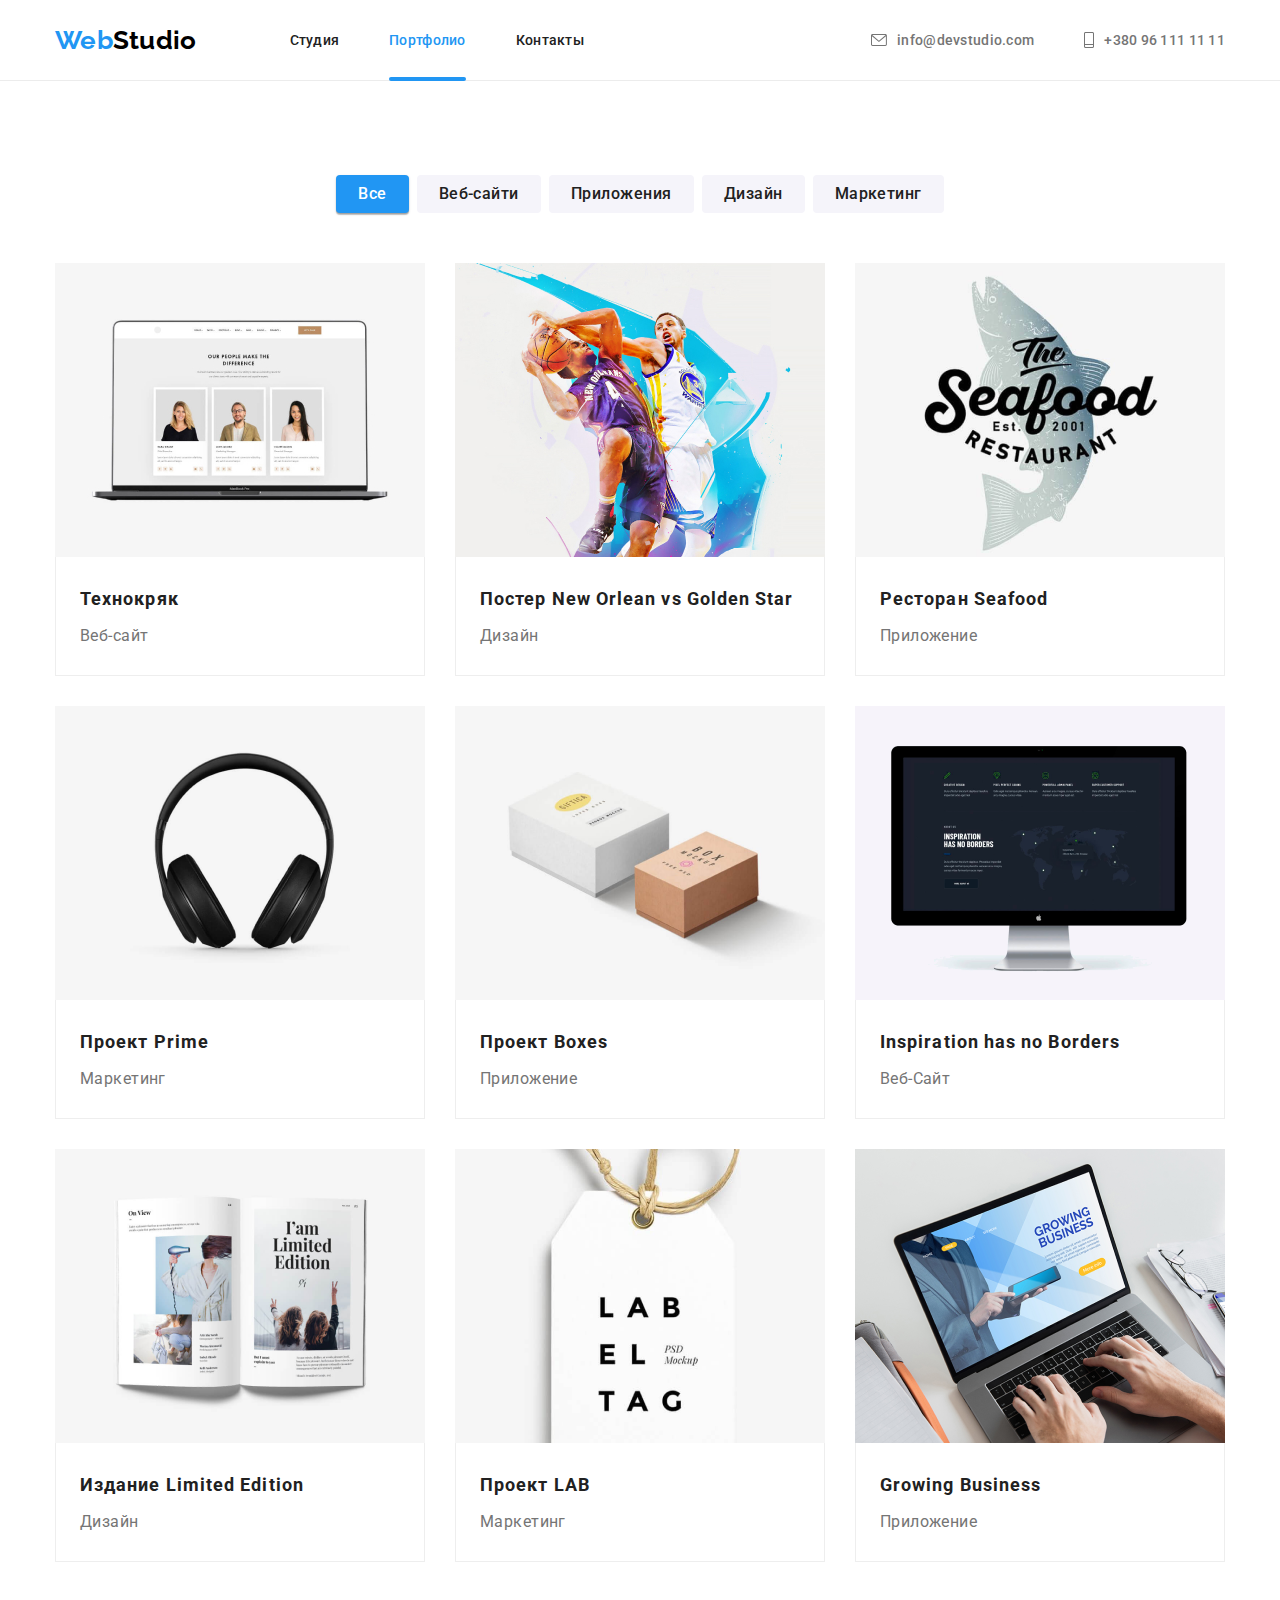
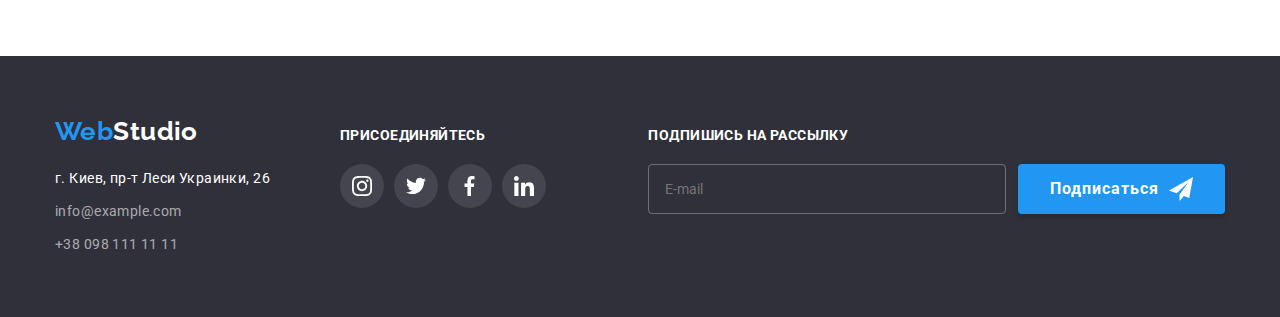
==== commit b6172053: "finish" ====
--- a/portfolio.html
+++ b/portfolio.html
@@ -23,53 +23,48 @@
 </head>
 
 <body>
-<header class="page-header">
-    <div class="container page-header__container">
-        <nav class="container__nav">
-
-            <a href="./index.html" class="container__logo ">Web<span class="container__accent">Studio</span></a>
-
-      
-
-            <ul class="navigation list">
-                <li class="navigation__item"><a href="./index.html" class="navigation__link  link">Студия</a></li>
-                <li class="navigation__item"><a href="./portfolio.html" class="navigation__link navigation__link--current link">Портфолио</a></li>
-                <li class="navigation__item"><a href="" class="navigation__link link">Контакты</a></li>
+    <header class="page-header">
+        <div class="container page-header__container">
+            <nav class="navigation">
+                <a href="./index.html" class="logo">Web<span class="logo--accent">Studio</span></a>
+    
+                <ul class="navigation__list list">
+                    <li class="navigation__item">
+                        <a href="" class="navigation__link link">Студия</a>
+                    </li>
+                    <li class="navigation__item">
+                        <a href="./portfolio.html" class="navigation__link navigation__link--current link">Портфолио</a>
+                    </li>
+                    <li class="navigation__item">
+                        <a href="" class="navigation__link link">Контакты</a>
+                    </li>
+                </ul>
+            </nav>
+    
+            <ul class="contact__list list">
+                <li class="contact__item">
+                    <a href="mailto:info@devstudio.com" class="contact__link link">
+                        <svg class="contact__icon" width="16" height="12">
+                            <use href="./images/sprite.svg#icon-envelope"></use>
+                        </svg>info@devstudio.com</a>
+                </li>
+    
+                <li class="contact__item">
+                    <a href="tel:+380961111111" class="contact__link link">
+                        <svg class="contact__icon" width="10" height="16">
+                            <use href="./images/sprite.svg#icon-phone"></use>
+                        </svg>+380 96 111 11 11</a>
+                </li>
             </ul>
-        </nav>
-
-
-        <ul class="contact list">
-
-
-            <li class="contact__item">
-
-
-                <a href="mailto:info@devstudio.com" class="contact__link link"><svg class="contact__icon" width="16"
-                        height="12">
-                        <use href="./images/sprite.svg#icon-envelope"></use>
-                    </svg>info@devstudio.com</a>
-            </li>
-
-
-
-
-
-            <li class="contact__item"><a href="tel:+380961111111" class="contact__link link">
-                    <svg class="contact__icon" width="10" height="16">
-                        <use href="./images/sprite.svg#icon-phone"></use>
-                    </svg>+380 98 111 11 11</a></li>
-        </ul>
-    </div>
-
-</header>
+        </div>
+    </header>
         
        
 
    
   
     <main>
-        <section class="portfolio-section">
+        <section class="portfolio section">
     
            
 
@@ -77,51 +72,51 @@
     <h1 class="hide">Наши Проекты</h1>
 
     
-    <ul class="list list-button">
-    
-        <li class="portfolio-section__item"><button type="button" class="portfolio-section__button portfolio-section__currently-active">Все</button></li>
-        <li class="portfolio-section__item"><button type="button" class="portfolio-section__button" >Веб-сайти</button></li>
-        <li class="portfolio-section__item"><button type="button" class="portfolio-section__button">Приложения</button></li>
-        <li class="portfolio-section__item"><button type="button" class="portfolio-section__button">Дизайн</button></li>
-        <li class="portfolio-section__item"><button type="button" class="portfolio-section__button">Маркетинг</button></li>
+    <ul class="portfolio__filter-list list">
+    
+        <li class="portfolio__filter-item"><button type="button" class="portfolio__filter-btn portfolio__filter-btn--active">Все</button></li>
+        <li class="portfolio__filter-item"><button type="button" class="portfolio__filter-btn" >Веб-сайти</button></li>
+        <li class="portfolio__filter-item"><button type="button" class="portfolio__filter-btn">Приложения</button></li>
+        <li class="portfolio__filter-item"><button type="button" class="portfolio__filter-btn">Дизайн</button></li>
+        <li class="portfolio__filter-item"><button type="button" class="portfolio__filter-btn">Маркетинг</button></li>
      </ul>
    
    
 
  
-    <ul class="card-set list">
-    
-        <li  class="card-set__wrap-element card-set__item">
-      <a class="link card-set__wrap-link" href="">
+    <ul class="portfolio__list card-set list">
+    
+        <li  class="portfolio__item card__item">
+      <a class="link portfolio__link" href="">
           
-        <div class="card-set__hidden-box">
+        <div class="portfolio__wrapper">
         <img src="./images/imgproject1.jpg" alt="Технокряк" width="370">
-        <p class="card-set__overlay">Ресурс предлагает комплексные предложения с разным уровнем функционала и сервисов. Все это
+        <p class="portfolio__content">Ресурс предлагает комплексные предложения с разным уровнем функционала и сервисов. Все это
             позволит посетителю получить
             исчерпывающие сведения о компании или частном лице.</p>
 </div>
         
-    <div class="card-set__description">
-        <h2 class="card-set__title">Технокряк</h2>
-        <p class="card-set__text">Веб-сайт</p>
+    <div class="portfolio__description">
+        <h2 class="portfolio__title">Технокряк</h2>
+        <p class="portfolio__text">Веб-сайт</p>
     </div></a>
         </li>
 
 
 
 
-        <li class="card-set__wrap-element card-set__item">
+        <li class="portfolio__item card__item">
           
-<a class="link card-set__wrap-link" href="">
-    <div class="card-set__hidden-box">
+<a class="link portfolio__link" href="">
+    <div class="portfolio__wrapper">
     <img src="./images/imgproject2.jpg" alt="Постер" width="370">
   
-    <p class="card-set__overlay">Ресурс предлагает комплексные предложения с разным уровнем функционала и сервисов. Все это позволит посетителю получить
+    <p class="portfolio__content">Ресурс предлагает комплексные предложения с разным уровнем функционала и сервисов. Все это позволит посетителю получить
     исчерпывающие сведения о компании или частном лице.</p>
     </div>
-<div class="card-set__description">
-    <h2 class="card-set__title">Постер New Orlean vs Golden Star</h2>
-    <p class="card-set__text">Дизайн</p>
+<div class="portfolio__description">
+    <h2 class="portfolio__title">Постер New Orlean vs Golden Star</h2>
+    <p class="portfolio__text">Дизайн</p>
 </div>
 </a>
         </li>
@@ -129,128 +124,128 @@
 
 
 
-        <li class="card-set__wrap-element card-set__item">
+        <li class="portfolio__item card__item">
         
-           <a class="link card-set__wrap-link" href="">
-
-               <div class="card-set__hidden-box">
+           <a class="link portfolio__link" href="">
+
+               <div class="portfolio__wrapper">
             <img src="./images/imgproject3.png" alt="Ресторан морепродуктов" width="370">
-                <p class="card-set__overlay">Ресурс предлагает комплексные предложения с разным уровнем функционала и сервисов. Все это
+                <p class="portfolio__content">Ресурс предлагает комплексные предложения с разным уровнем функционала и сервисов. Все это
                     позволит посетителю получить
                     исчерпывающие сведения о компании или частном лице.</p>
                     </div>
 
 
-        <div class="card-set__description">
-            <h2 class="card-set__title">Ресторан Seafood</h2>
-            <p class="card-set__text">Приложение</p>
+        <div class="portfolio__description">
+            <h2 class="portfolio__title">Ресторан Seafood</h2>
+            <p class="portfolio__text">Приложение</p>
         </div>
     </a>
         </li>
 
 
 
-        <li class="card-set__wrap-element card-set__item">
-              <a class="link card-set__wrap-link" href="">
-
-
-<div class="card-set__hidden-box">
+        <li class="portfolio__item card__item">
+              <a class="link portfolio__link" href="">
+
+
+<div class="portfolio__wrapper">
             <img src="./images/imgproject4.png" alt="Проект прайм" width="370">
-                <p class="card-set__overlay">Ресурс предлагает комплексные предложения с разным уровнем функционала и сервисов. Все это
+                <p class="portfolio__content">Ресурс предлагает комплексные предложения с разным уровнем функционала и сервисов. Все это
                     позволит посетителю получить
                     исчерпывающие сведения о компании или частном лице.</p>
 </div>
 
 
-            <div class="card-set__description">
-            <h2 class="card-set__title">Проект Prime</h2>
-            <p class="card-set__text">Маркетинг</p>
+            <div class="portfolio__description">
+            <h2 class="portfolio__title">Проект Prime</h2>
+            <p class="portfolio__text">Маркетинг</p>
             </div>
             </a>
         </li>
 
 
-        <li class="card-set__wrap-element card-set__item">
-              <a class="link card-set__wrap-link" href="">
-                  <div class="card-set__hidden-box">
+        <li class="portfolio__item card__item">
+              <a class="link portfolio__link" href="">
+                  <div class="portfolio__wrapper">
             <img src="./images/imgproject5.png" alt="Проект Боксы" width="370">
-    <p class="card-set__overlay">Ресурс предлагает комплексные предложения с разным уровнем функционала и сервисов. Все это
+    <p class="portfolio__content">Ресурс предлагает комплексные предложения с разным уровнем функционала и сервисов. Все это
         позволит посетителю получить
         исчерпывающие сведения о компании или частном лице.</p>
 
     </div>
-            <div class="card-set__description">
-            <h2 class="card-set__title">Проект Boxes</h2>
-            <p class="card-set__text">Приложение</p>
+            <div class="portfolio__description">
+            <h2 class="portfolio__title">Проект Boxes</h2>
+            <p class="portfolio__text">Приложение</p>
             </div>
             </a>
         </li>
 
 
-        <li class="card-set__wrap-element card-set__item">
-              <a class="link card-set__wrap-link" href="">
-
-                 <div class="card-set__hidden-box">
+        <li class="portfolio__item card__item">
+              <a class="link portfolio__link" href="">
+
+                 <div class="portfolio__wrapper">
             <img src="./images/imgproject6.png" alt="Воображение без границ" width="370">
-    <p class="card-set__overlay">Ресурс предлагает комплексные предложения с разным уровнем функционала и сервисов. Все это
+    <p class="portfolio__content">Ресурс предлагает комплексные предложения с разным уровнем функционала и сервисов. Все это
         позволит посетителю получить
         исчерпывающие сведения о компании или частном лице.</p>
 </div>
 
 
-            <div class="card-set__description">
-            <h2 class="card-set__title">Inspiration has no Borders</h2>
-            <p class="card-set__text">Веб-Сайт</p>
+            <div class="portfolio__description">
+            <h2 class="portfolio__title">Inspiration has no Borders</h2>
+            <p class="portfolio__text">Веб-Сайт</p>
             </div>
             </a>
         </li>
 
 
 
-        <li class="card-set__wrap-element card-set__item">
-              <a class="link card-set__wrap-link" href="">
-
-                <div class="card-set__hidden-box">
+        <li class="portfolio__item card__item">
+              <a class="link portfolio__link" href="">
+
+                <div class="portfolio__wrapper">
             <img src="./images/imgproject7.png" alt="Издание лимитированной версии" width="370">
-                <p class="card-set__overlay">Ресурс предлагает комплексные предложения с разным уровнем функционала и сервисов. Все это
+                <p class="portfolio__content">Ресурс предлагает комплексные предложения с разным уровнем функционала и сервисов. Все это
                     позволит посетителю получить
                     исчерпывающие сведения о компании или частном лице.</p>
             </div>
-            <div class="card-set__description">
-            <h2 class="card-set__title">Издание Limited Edition</h2>
-            <p class="card-set__text">Дизайн</p>
+            <div class="portfolio__description">
+            <h2 class="portfolio__title">Издание Limited Edition</h2>
+            <p class="portfolio__text">Дизайн</p>
         </div>
         </a>
         </li>
 
 
 
-        <li class="card-set__wrap-element card-set__item">
-              <a class="link card-set__wrap-link" href="">
-                  <div class="card-set__hidden-box">
+        <li class="portfolio__item card__item">
+              <a class="link portfolio__link" href="">
+                  <div class="portfolio__wrapper">
             <img src="./images/imgproject8.png" alt="Проект лаб" width="370">
-            <p class="card-set__overlay">Ресурс предлагает комплексные предложения с разным уровнем функционала и сервисов. Все это
+            <p class="portfolio__content">Ресурс предлагает комплексные предложения с разным уровнем функционала и сервисов. Все это
                 позволит посетителю получить
                 исчерпывающие сведения о компании или частном лице.</p>
             </div>
-            <div class="card-set__description">
-           <h2 class="card-set__title">Проект LAB</h2>
-            <p class="card-set__text">Маркетинг</p>
+            <div class="portfolio__description">
+           <h2 class="portfolio__title">Проект LAB</h2>
+            <p class="portfolio__text">Маркетинг</p>
             </div>
                 </a>
         </li>
 
-        <li class="card-set__wrap-element card-set__item">
-              <a class="link card-set__wrap-link" href="">
-                  <div class="card-set__hidden-box">
+        <li class="portfolio__item card__item">
+              <a class="link portfolio__link" href="">
+                  <div class="portfolio__wrapper">
             <img src="./images/imgproject9.png" alt="Развивающийся бизнес" width="370">
-                <p class="card-set__overlay">Ресурс предлагает комплексные предложения с разным уровнем функционала и сервисов. Все это
+                <p class="portfolio__content">Ресурс предлагает комплексные предложения с разным уровнем функционала и сервисов. Все это
                     позволит посетителю получить
                     исчерпывающие сведения о компании или частном лице.</p>
             </div>
-        <div class="card-set__description">
-       <h2 class="card-set__title">Growing Business</h2>
-       <p class="card-set__text">Приложение</p>
+        <div class="portfolio__description">
+       <h2 class="portfolio__title">Growing Business</h2>
+       <p class="portfolio__text">Приложение</p>
     </div>
     </a>
         </li>
@@ -261,95 +256,80 @@
 
 
 
-    <footer class="footer">
-    
-        <div class="container footer--container">
-    
-    
-    
-    
-            <div class="footer-item">
-                <a href="" class="container__logo container__logo--footer">Web<span class="container__accent--footer">Studio</span></a>
-                <address>
-                    <ul class="footer__contact list">
-    
-                        <li class="footer__contact-item"><a href="https://goo.gl/maps/GeF5nWyXuvvMnV2t5" target="_blank"
-                                rel="noreferrer noopener nofollow" class="footer__address link">г. Киев, пр-т Леси
-                                Украинки, 26</a></li>
-                        <li class="footer__contact-item"><a href="mailto:info@example.com"
-                                class="footer__address link">info@example.com</a></li>
-                        <li class="footer__contact-item"><a href="tel:+380981111111" class="footer__address link">+38 098 111 11
-                                11</a></li>
-    
-    
-                    </ul>
-                </address>
-            </div>
-    
-    
-            <div class="footer-item">
-                <h2 class="footer-form__title">Присоединяйтесь</h2>
-    
-                <ul class="cosial-media list">
-                    <li class="cosial-media__social-media2">
-                        <a href="https://www.instagram.com/" class="cosial-media__link">
-                            <svg width="20" height="20" class="cosial-media__svg2">
-                                <use href="./images/icons.svg#icon-instagram-first"> </use>
-                            </svg>
-                        </a>
-                    </li>
-    
-                    <li class="cosial-media__social-media2">
-                        <a href="https://twitter.com/?lang=ru" class="cosial-media__link">
-                            <svg width="20" height="20" class="cosial-media__svg2">
-                                <use href="./images/icons.svg#icon-twitter-first"> </use>
-                            </svg>
-                        </a>
-                    </li>
-    
-    
-                    <li class="cosial-media__social-media2">
-                        <a href="https://www.facebook.com/" class="cosial-media__link">
-                            <svg width="20" height="20" class="cosial-media__svg2">
-                                <use href="./images/icons.svg#icon-facebook-first"> </use>
-                            </svg>
-                        </a>
-                    </li>
-    
-    
-                    <li class="cosial-media__social-media2">
-                        <a href="https://ru.linkedin.com/" class="cosial-media__link">
-                            <svg width="20" height="20" class="cosial-media__svg2">
-                                <use href="./images/icons.svg#icon-linkedin-first"> </use>
-                            </svg>
-                        </a>
-                    </li>
-    
+<footer class="footer">
+    <div class="container footer__container">
+        <div class="footer__item">
+            <a href="" class="logo">Web<span class="logo--accent-footer">Studio</span></a>
+            <address>
+                <ul class="footer__contact-list list">
+                    <li class="footer__contact-item">
+                        <a href="https://goo.gl/maps/GeF5nWyXuvvMnV2t5" target="_blank"
+                            rel="noreferrer noopener nofollow" class="footer__contact-link link">г. Киев, пр-т Леси
+                            Украинки, 26</a>
+                    </li>
+                    <li class="footer__contact-item">
+                        <a href="mailto:info@example.com" class="footer__contact-link link">info@example.com</a>
+                    </li>
+                    <li class="footer__contact-item">
+                        <a href="tel:+380981111111" class="footer__contact-link link">+38 098 111 11 11</a>
+                    </li>
                 </ul>
-    
-    
-    
-    
-    
-            </div>
-    
-            <div class="footer-item">
-    
-                <form class="footer-form">
-    
-                    <label class="footer-label"> <span class="footer-form__title">Подпишись на рассылку</span>
-                        <input class="footer-input" type="text" name="footer-email" id="email" placeholder="E-mail">
-                    </label>
-                    <button class="button" type="submit">Подписаться
-                        <svg class="footer-form__svg" width="24px" height="24px">
-                            <use href="./images/icons.svg#icon-telegram"></use>
+            </address>
+        </div>
+
+        <div class="footer__item">
+            <h2 class="footer__title">Присоединяйтесь</h2>
+            <ul class="cosial-media list">
+                <li class="cosial-media__social-media2">
+                    <a href="https://www.instagram.com/" class="cosial-media__link">
+                        <svg width="20" height="20" class="cosial-media__svg">
+                            <use href="./images/icons.svg#icon-instagram-first"></use>
                         </svg>
-                    </button>
-                </form>
-            </div>
-    
-        </div>
-    </footer>
+                    </a>
+                </li>
+
+                <li class="cosial-media__social-media2">
+                    <a href="https://twitter.com/?lang=ru" class="cosial-media__link">
+                        <svg width="20" height="20" class="cosial-media__svg">
+                            <use href="./images/icons.svg#icon-twitter-first"></use>
+                        </svg>
+                    </a>
+                </li>
+
+                <li class="cosial-media__social-media2">
+                    <a href="https://www.facebook.com/" class="cosial-media__link">
+                        <svg width="20" height="20" class="cosial-media__svg">
+                            <use href="./images/icons.svg#icon-facebook-first"></use>
+                        </svg>
+                    </a>
+                </li>
+
+                <li class="cosial-media__social-media2">
+                    <a href="https://ru.linkedin.com/" class="cosial-media__link">
+                        <svg width="20" height="20" class="cosial-media__svg">
+                            <use href="./images/icons.svg#icon-linkedin-first"></use>
+                        </svg>
+                    </a>
+                </li>
+            </ul>
+        </div>
+
+        <div class="footer__item">
+            <form class="footer__form">
+                <label class="footer__label">
+                    <span class="footer__title">Подпишись на рассылку</span>
+                    <input class="footer__input" type="text" name="footer-email" id="email" placeholder="E-mail" />
+                </label>
+                <button class="button" type="submit">
+                    Подписаться
+                    <svg class="footer__form-svg" width="24" height="24">
+                        <use href="./images/icons.svg#icon-telegram"></use>
+                    </svg>
+                </button>
+            </form>
+        </div>
+    </div>
+</footer>
 
 
 
--- a/css/main.css
+++ b/css/main.css
@@ -1,10 +1,7 @@
-body {
-  color: #212121;
-  background-color: #FFFFFF;
-  font-family: Roboto, sans-serif;
-  letter-spacing: 0.03em;
-  font-size: 14px;
-  line-height: 1.71;
+:root {
+  --gap-left: 30px;
+  --gap-top: 30px;
+  --card-item: 3;
 }
 
 /*! modern-normalize v1.1.0 | MIT License | https://github.com/sindresorhus/modern-normalize */
@@ -272,14 +269,6 @@
   display: list-item;
 }
 
-.page-header {
-  border-bottom: 1px solid #ECECEC;
-}
-
-.page-header {
-  background-color: #FFFFFF;
-}
-
 p,
 h1,
 h2,
@@ -288,32 +277,107 @@
 }
 
 .list {
+  list-style: none;
+}
+
+img {
+  display: block;
+  max-width: 100%;
+  height: auto;
+}
+
+.link {
+  text-decoration: none;
+  color: inherit;
+}
+
+ul, ol {
   padding: 0;
   margin: 0;
-  list-style: none;
-}
-
-.container__logo {
+}
+
+address {
+  font-style: inherit;
+}
+
+body {
+  color: #757575;
+  font-family: "Roboto", sans-serif;
+  letter-spacing: 0.03em;
+  font-size: 14px;
+  line-height: 1.71;
+}
+
+.hide {
+  position: absolute;
+  width: 1px;
+  height: 1px;
+  margin: -1px;
+  border: 0;
+  padding: 0;
+  white-space: nowrap;
+  clip-path: inset(100%);
+  clip: rect(0 0 0 0);
+  overflow: hidden;
+}
+
+.card-set {
+  display: flex;
+  flex-wrap: wrap;
+  column-gap: var(--gap-left);
+  row-gap: var(--gap-top);
+}
+
+.card__item {
+  flex-basis: calc((100% - (var(--card-item) - 1) * var(--gap-left)) / var(--card-item));
+}
+
+.section {
+  padding-top: 94px;
+  padding-bottom: 94px;
+}
+
+.section__title {
+  margin-bottom: 50px;
+  color: #212121;
+  font-size: 36px;
+  line-height: 1.17;
+  text-align: center;
+}
+
+.container {
+  margin-left: auto;
+  margin-right: auto;
+  width: 1200px;
+  padding-right: 15px;
+  padding-left: 15px;
+}
+
+.logo {
+  display: block;
   color: #2196F3;
   font-family: Raleway, sans-serif;
   font-weight: 700;
   font-size: 26px;
   line-height: 1.19;
   text-decoration: none;
-  margin-right: 93px;
-  display: inline-block;
-}
-
-.container__accent {
+}
+
+.logo--accent {
   color: #000000;
 }
 
-.container__nav {
-  display: flex;
-  align-items: center;
+.logo--accent-footer {
+  color: white;
 }
 
 .navigation {
+  display: flex;
+  align-items: center;
+  color: #212121;
+}
+
+.navigation__list {
   display: flex;
 }
 
@@ -339,10 +403,6 @@
 
 .navigation__link {
   position: relative;
-  color: #212121;
-  font-weight: 500;
-  line-height: 1.15;
-  letter-spacing: 0.02em;
   display: flex;
   align-items: center;
   padding-top: 32px;
@@ -353,25 +413,13 @@
   transition-duration: 1000ms;
 }
 
-.navigation__link--current::after {
-  position: absolute;
-  bottom: 0;
-  left: 0;
-  width: 100%;
-  content: "";
-  height: 4px;
-  background-color: #2196F3;
-  border-radius: 2px;
-  bottom: -1px;
-}
-
 .navigation__link--current,
 .navigation__link:hover,
 .navigation__link:focus {
   color: #2196F3;
 }
 
-.contact {
+.contact__list {
   display: flex;
   margin-left: auto;
 }
@@ -386,12 +434,6 @@
 
 .contact__link {
   position: relative;
-  color: #757575;
-  font-weight: 500;
-  font-family: 'Roboto';
-  font-style: normal;
-  line-height: 1.15;
-  letter-spacing: 0.02em;
   display: flex;
   align-items: center;
   text-decoration: none;
@@ -424,45 +466,6 @@
   transition-property: fill;
   transition-timing-function: cubic-bezier(0.4, 0, 0.2, 1);
   transition-duration: 1000ms;
-}
-
-.container {
-  margin-left: auto;
-  margin-right: auto;
-  width: 1200px;
-  padding-right: 15px;
-  padding-left: 15px;
-}
-
-.page-header__container {
-  display: flex;
-  align-items: center;
-}
-
-.hero {
-  background-color: var(--background-color);
-  padding: 200px 0;
-  text-align: center;
-  background-image: linear-gradient(rgba(47, 48, 58, 0.4), rgba(47, 48, 58, 0.4)), url(../images/bcgimg1.jpg);
-  background-position: center;
-  max-width: 1600px;
-  margin: auto;
-}
-
-.hero__title {
-  margin-top: 0;
-  margin-bottom: 30px;
-  font-family: 'Roboto';
-  font-style: normal;
-  font-weight: 900;
-  font-size: 44px;
-  line-height: 1.36;
-  margin: auto;
-  margin-bottom: 30px;
-  max-width: 696px;
-  text-transform: uppercase;
-  letter-spacing: 0.06em;
-  color: #FFFFFF;
 }
 
 .button {
@@ -488,167 +491,8 @@
   transition-timing-function: cubic-bezier(0.4, 0, 0.2, 1);
 }
 
-.button:hover {
+.button:hover, .button:focus {
   background-color: #188CE8;
-}
-
-.button:focus {
-  background-color: #188CE8;
-}
-
-.section {
-  padding-top: 94px;
-  padding-bottom: 94px;
-}
-
-.hide {
-  position: absolute;
-  width: 1px;
-  height: 1px;
-  margin: -1px;
-  border: 0;
-  padding: 0;
-  white-space: nowrap;
-  clip-path: inset(100%);
-  clip: rect(0 0 0 0);
-  overflow: hidden;
-}
-
-.section__item {
-  width: calc(100% / 4 - 30px);
-}
-
-.card-set {
-  display: flex;
-  flex-wrap: wrap;
-  margin-left: -30px;
-  margin-top: -30px;
-}
-
-.card__item {
-  margin-left: 30px;
-  margin-top: 30px;
-}
-
-.section__icon {
-  border-radius: 4px;
-  display: flex;
-  background-color: #F5F4FA;
-  align-items: center;
-  justify-content: center;
-  height: 120px;
-  margin-bottom: 30px;
-}
-
-.section__feature-title {
-  margin-top: 0px;
-  margin-bottom: 10px;
-  font-size: 14px;
-  line-height: 1.14;
-  text-transform: uppercase;
-}
-
-.section__text {
-  color: #757575;
-  font-family: 'Roboto';
-  font-style: normal;
-  font-weight: 400;
-  font-size: 14px;
-  line-height: 24px;
-  /* or 171% */
-  letter-spacing: 0.03em;
-  color: #757575;
-}
-
-.section {
-  padding-top: 94px;
-  padding-bottom: 94px;
-}
-
-.section__section--second {
-  padding-top: 0px;
-}
-
-.section__title {
-  margin-top: 0px;
-  margin-bottom: 50px;
-  font-size: 36px;
-  line-height: 1.17;
-  text-align: center;
-}
-
-.card-set {
-  display: flex;
-  flex-wrap: wrap;
-  margin-left: -30px;
-  margin-top: -30px;
-}
-
-.card__item {
-  margin-left: 30px;
-  margin-top: 30px;
-}
-
-.picture__list {
-  width: calc(100% / 3 - 30px);
-  position: relative;
-}
-
-.section__label {
-  position: absolute;
-  width: 370px;
-  height: 70px;
-  right: 0px;
-  bottom: 0px;
-  background-color: rgba(48, 48, 58, 0.8);
-  display: flex;
-  justify-content: center;
-  align-items: center;
-  font-weight: 700;
-  color: #FFFFFF;
-  line-height: 1.14;
-  text-transform: uppercase;
-}
-
-.section {
-  padding-bottom: 94px;
-}
-
-.section--third {
-  color: #212121;
-  background-color: #F5F4FA;
-}
-
-.section__names {
-  font-family: 'Roboto';
-  font-style: normal;
-  font-size: 16px;
-  font-weight: 500;
-  line-height: 1.18;
-  text-align: center;
-  margin-top: 0px;
-  margin-bottom: 10px;
-}
-
-.section__workers {
-  width: calc(100% / 4 - 30px);
-  background-color: #FFFFFF;
-  box-shadow: 0px 1px 3px rgba(0, 0, 0, 0.12), 0px 1px 1px rgba(0, 0, 0, 0.14), 0px 2px 1px rgba(0, 0, 0, 0.2);
-  border-bottom-left-radius: 4px;
-  border-bottom-right-radius: 4px;
-}
-
-.section__workers-text {
-  font-family: 'Roboto';
-  font-style: normal;
-  color: #757575;
-  font-size: 16px;
-  line-height: 1.18;
-  text-align: center;
-  margin-top: 0px;
-  margin-bottom: 16px;
-  font-weight: 400;
-  letter-spacing: 0.03em;
 }
 
 .cosial-media {
@@ -659,13 +503,6 @@
 
 .cosial-media__social-media2:not(:last-child) {
   margin-right: 10px;
-}
-
-.section__profession-employee {
-  padding-top: 30px;
-  padding-bottom: 30px;
-  padding-left: 15px;
-  padding-right: 15px;
 }
 
 .cosial-media__link {
@@ -695,164 +532,6 @@
 .cosial-media__link:hover .cosial-media__svg,
 .cosial-media__link:focus .cosial-media__svg {
   fill: #ffffff;
-}
-
-.section {
-  padding-bottom: 94px;
-}
-
-.section__title {
-  margin-top: 0px;
-  margin-bottom: 50px;
-  font-size: 36px;
-  line-height: 1.17;
-  text-align: center;
-}
-
-.card-set {
-  display: flex;
-  flex-wrap: wrap;
-  margin-left: -30px;
-  margin-top: -30px;
-}
-
-.card__item {
-  margin-left: 30px;
-  margin-top: 30px;
-}
-
-.section__client-item {
-  width: calc(100% / 6 - 30px);
-}
-
-.section__brands {
-  justify-content: center;
-  align-items: center;
-  display: flex;
-  width: 100%;
-  height: 92px;
-  border-radius: 4px;
-  border: 1px solid #afb1b8;
-  transition-property: border;
-  transition-timing-function: cubic-bezier(0.4, 0, 0.2, 1);
-  transition-duration: 1000ms;
-}
-
-.section__brands:hover .section__brands-svg,
-.section__brands:focus .section__brands-svg {
-  fill: #2196F3;
-}
-
-.section__brands:hover,
-.section__brands:focus {
-  border: 1px solid #2196f3;
-}
-
-.section__brands-svg {
-  fill: #AFB1B8;
-  transition-property: fill;
-  transition-timing-function: cubic-bezier(0.4, 0, 0.2, 1);
-  transition-duration: 1000ms;
-}
-
-.footer {
-  padding-top: 60px;
-  padding-bottom: 60px;
-  background-color: #2F303A;
-}
-
-.footer--container {
-  align-items: baseline;
-  display: flex;
-}
-
-.footer-item:not(:last-child) {
-  margin-right: 70px;
-}
-
-.footer-item:last-child {
-  margin-left: auto;
-}
-
-.footer__contact-item:not(:last-child) {
-  margin-bottom: 9px;
-}
-
-.footer__address {
-  color: rgba(255, 255, 255, 0.6);
-  transition-property: color;
-  transition-timing-function: cubic-bezier(0.4, 0, 0.2, 1);
-  transition-duration: 1000ms;
-  text-decoration: none;
-  font-family: Roboto, sans-serif;
-  font-style: normal;
-  font-weight: 400;
-  font-size: 14px;
-  line-height: 1.7;
-  letter-spacing: 0.03em;
-}
-
-.footer__address[target="_blank"] {
-  color: #FFFFFF;
-}
-
-.footer__address:hover,
-.footer__address:focus {
-  color: #2196F3;
-}
-
-.container__accent--footer {
-  color: #FFFFFF;
-}
-
-.container__logo--footer {
-  margin-bottom: 20px;
-}
-
-.footer-form__title {
-  display: block;
-  text-transform: uppercase;
-  color: #FFFFFF;
-  font-size: 14px;
-  line-height: 1.14;
-  margin-bottom: 20px;
-  margin-top: 0px;
-  font-weight: 700;
-}
-
-.footer-form {
-  display: flex;
-  flex-wrap: wrap;
-  align-items: flex-end;
-}
-
-.footer-input {
-  padding-top: 15px;
-  padding-bottom: 15px;
-  padding-left: 16px;
-  border: 1px solid rgba(255, 255, 255, 0.3);
-  width: 358px;
-  margin-right: 12px;
-  height: 50px;
-  background-color: inherit;
-  outline: none;
-  border-radius: 4px;
-  color: #FFFFFF;
-}
-
-.footer-input:hover, .footer-input:focus {
-  border: 1px solid #2196F3;
-}
-
-.footer-form__svg {
-  margin-left: 10px;
-}
-
-.cosial-media__svg2 {
-  fill: #FFFFFF;
-  transition-property: fill;
-  transition-timing-function: cubic-bezier(0.4, 0, 0.2, 1);
-  transition-duration: 1000ms;
 }
 
 .backdrop {
@@ -1078,27 +757,171 @@
   fill: currentColor;
 }
 
-.portfolio-section {
-  padding-top: 94px;
-  padding-bottom: 94px;
-}
-
-.list-button {
+.page-header {
+  border-bottom: 1px solid #ECECEC;
+  font-weight: 500;
+  line-height: 1.15;
+  letter-spacing: 0.02em;
+}
+
+.page-header .logo {
+  margin-right: 93px;
+}
+
+.page-header__container {
+  display: flex;
+  align-items: center;
+}
+
+.hero {
+  background-color: var(--background-color);
+  padding: 200px 0;
+  text-align: center;
+  background-image: linear-gradient(rgba(47, 48, 58, 0.4), rgba(47, 48, 58, 0.4)), url(../images/bcgimg1.jpg);
+  background-position: center;
+  max-width: 1600px;
+  margin: 0 auto;
+}
+
+.hero__title {
+  margin-bottom: 30px;
+  font-weight: 900;
+  font-size: 44px;
+  line-height: 1.36;
+  margin-left: auto;
+  margin-right: auto;
+  margin-bottom: 30px;
+  max-width: 696px;
+  text-transform: uppercase;
+  letter-spacing: 0.06em;
+  color: #FFFFFF;
+}
+
+.feature__list {
+  --card-item: 4;
+}
+
+.feature__icon {
+  border-radius: 4px;
+  display: flex;
+  background-color: #F5F4FA;
+  align-items: center;
+  justify-content: center;
+  height: 120px;
+  margin-bottom: 30px;
+}
+
+.feature__title {
+  margin-bottom: 10px;
+  font-size: 14px;
+  line-height: 1.14;
+  text-transform: uppercase;
+  color: #212121;
+}
+
+.about {
+  padding-top: 0px;
+}
+
+.about__item {
+  position: relative;
+}
+
+.about__label {
+  position: absolute;
+  width: 100%;
+  height: 70px;
+  right: 0px;
+  bottom: 0px;
+  background-color: rgba(48, 48, 58, 0.8);
+  display: flex;
+  justify-content: center;
+  align-items: center;
+  font-weight: 700;
+  color: #FFFFFF;
+  line-height: 1.14;
+  text-transform: uppercase;
+}
+
+.team {
+  background-color: #F5F4FA;
+}
+
+.team__list {
+  --card-item: 4;
+}
+
+.team__item {
+  background-color: #FFFFFF;
+  box-shadow: 0px 1px 3px rgba(0, 0, 0, 0.12), 0px 1px 1px rgba(0, 0, 0, 0.14), 0px 2px 1px rgba(0, 0, 0, 0.2);
+  border-bottom-left-radius: 4px;
+  border-bottom-right-radius: 4px;
+}
+
+.team__content {
+  padding: 30px;
+}
+
+.team__names,
+.team__position {
+  font-size: 16px;
+  line-height: 1.18;
+  text-align: center;
+}
+
+.team__names {
+  margin-bottom: 10px;
+  font-weight: 500;
+  color: #212121;
+}
+
+.team__position {
+  margin-bottom: 16px;
+}
+
+.partners__list {
+  --card-item: 6;
+}
+
+.partners__link {
+  justify-content: center;
+  align-items: center;
+  display: flex;
+  width: 100%;
+  height: 92px;
+  border-radius: 4px;
+  border: 1px solid #afb1b8;
+  transition-property: border;
+  transition-timing-function: cubic-bezier(0.4, 0, 0.2, 1);
+  transition-duration: 1000ms;
+}
+
+.partners__link:hover .partners__icon,
+.partners__link:focus .partners__icon {
+  fill: #2196F3;
+}
+
+.partners__link:hover,
+.partners__link:focus {
+  border: 1px solid #2196f3;
+}
+
+.partners__icon {
+  fill: #AFB1B8;
+  transition-property: fill;
+  transition-timing-function: cubic-bezier(0.4, 0, 0.2, 1);
+  transition-duration: 1000ms;
+}
+
+.portfolio__filter-list {
   display: flex;
   justify-content: center;
   margin-bottom: 50px;
-}
-
-.portfolio-section__item {
-  margin-right: 8px;
-}
-
-.portfolio-section__item:last-child {
-  margin-right: 0;
-}
-
-.portfolio-section__button {
-  color: var(--title-text-color);
+  gap: 8px;
+}
+
+.portfolio__filter-btn {
+  color: #212121;
   background-color: #F5F4FA;
   font-family: 'Roboto';
   font-style: normal;
@@ -1116,40 +939,13 @@
   transition-duration: 1000ms;
 }
 
-.portfolio-section__button:hover {
+.portfolio__filter-btn:hover, .portfolio__filter-btn:focus, .portfolio__filter-btn--active {
   color: #FFFFFF;
   background-color: #2196F3;
   box-shadow: 0px 1px 3px rgba(0, 0, 0, 0.12), 0px 1px 1px rgba(0, 0, 0, 0.14), 0px 2px 1px rgba(0, 0, 0, 0.2);
 }
 
-.portfolio-section__button:focus {
-  color: #FFFFFF;
-  background-color: #2196F3;
-  box-shadow: 0px 1px 3px rgba(0, 0, 0, 0.12), 0px 1px 1px rgba(0, 0, 0, 0.14), 0px 2px 1px rgba(0, 0, 0, 0.2);
-}
-
-.portfolio-section__currently-active {
-  color: #FFFFFF;
-  background-color: #2196F3;
-}
-
-.card-set {
-  display: flex;
-  flex-wrap: wrap;
-  margin-left: -30px;
-  margin-top: -30px;
-}
-
-.card-set__item {
-  margin-left: 30px;
-  margin-top: 30px;
-}
-
-.card-set__wrap-element {
-  width: calc(100% / 3 - 30px);
-}
-
-.card-set__overlay {
+.portfolio__content {
   height: 100%;
   width: 100%;
   position: absolute;
@@ -1168,56 +964,133 @@
   transition-timing-function: cubic-bezier(0.4, 0, 0.2, 1);
 }
 
-.card-set__wrap-element:hover .card-set__overlay,
-.card-set__wrap-element:focus .card-set__overlay {
+.portfolio__link:hover .portfolio__content,
+.portfolio__link:focus .portfolio__content {
   background-color: rgba(33, 150, 243, 0.9);
   transform: translateY(0);
   opacity: 1;
 }
 
-.card-set__wrap-link {
+.portfolio__link {
   display: flex;
   flex-direction: column;
-  text-decoration: none;
-}
-
-.card-set__wrap-link:hover,
-.card-set__wrap-link:focus {
+  outline: none;
+  transition-property: box-shadow;
+  transition-duration: 1000ms;
+  transition-timing-function: cubic-bezier(0.4, 0, 0.2, 1);
+}
+
+.portfolio__link:hover, .portfolio__link:focus {
   box-shadow: 0px 1px 3px rgba(0, 0, 0, 0.12), 0px 1px 1px rgba(0, 0, 0, 0.14), 0px 2px 1px rgba(0, 0, 0, 0.2);
 }
 
-.social-media {
-  display: flex;
-  justify-content: center;
-}
-
-.card-set__hidden-box {
+.portfolio__wrapper {
   position: relative;
   overflow: hidden;
 }
 
-.card-set__description {
+.portfolio__description {
   padding: 24px 24px;
   border-bottom: 1px solid #EEEEEE;
   border-right: 1px solid #EEEEEE;
   border-left: 1px solid #EEEEEE;
 }
 
-.card-set__title {
+.portfolio__title {
   color: #212121;
   font-size: 18px;
   line-height: 2;
   letter-spacing: 0.06em;
-  margin-top: 0px;
   margin-bottom: 4px;
-  font-family: 'Roboto';
-  font-style: normal;
-}
-
-.card-set__text {
-  color: #757575;
-  margin-top: 0px;
-  font-family: 'Roboto';
-  font-style: normal;
+}
+
+.portfolio__text {
+  font-size: 16px;
+  line-height: 1.88;
+}
+
+.footer {
+  padding-top: 60px;
+  padding-bottom: 60px;
+  background-color: #2F303A;
+}
+
+.footer .logo {
+  margin-bottom: 20px;
+}
+
+.footer .cosial-media__svg {
+  fill: #FFFFFF;
+}
+
+.footer__container {
+  align-items: baseline;
+  display: flex;
+}
+
+.footer__item:not(:last-child) {
+  margin-right: 70px;
+}
+
+.footer__item:last-child {
+  margin-left: auto;
+}
+
+.footer__contact-item:not(:last-child) {
+  margin-bottom: 9px;
+}
+
+.footer__contact-link {
+  color: rgba(255, 255, 255, 0.6);
+  transition-property: color;
+  transition-timing-function: cubic-bezier(0.4, 0, 0.2, 1);
+  transition-duration: 1000ms;
+}
+
+.footer__contact-link[target="_blank"] {
+  color: #FFFFFF;
+}
+
+.footer__contact-link:hover,
+.footer__contact-link:focus {
+  color: #2196F3;
+}
+
+.footer__title {
+  display: block;
+  text-transform: uppercase;
+  color: #FFFFFF;
+  font-size: 14px;
+  line-height: 1.14;
+  margin-bottom: 20px;
+  font-weight: 700;
+}
+
+.footer__form {
+  display: flex;
+  flex-wrap: wrap;
+  align-items: flex-end;
+}
+
+.footer__input {
+  padding-top: 15px;
+  padding-bottom: 15px;
+  padding-left: 16px;
+  border: 1px solid rgba(255, 255, 255, 0.3);
+  width: 358px;
+  margin-right: 12px;
+  height: 50px;
+  background-color: inherit;
+  outline: none;
+  border-radius: 4px;
+  color: #FFFFFF;
+}
+
+.footer__input:hover, .footer__input:focus {
+  border: 1px solid #2196F3;
+}
+
+.footer__form-svg {
+  margin-left: 10px;
 }
 /*# sourceMappingURL=main.css.map */